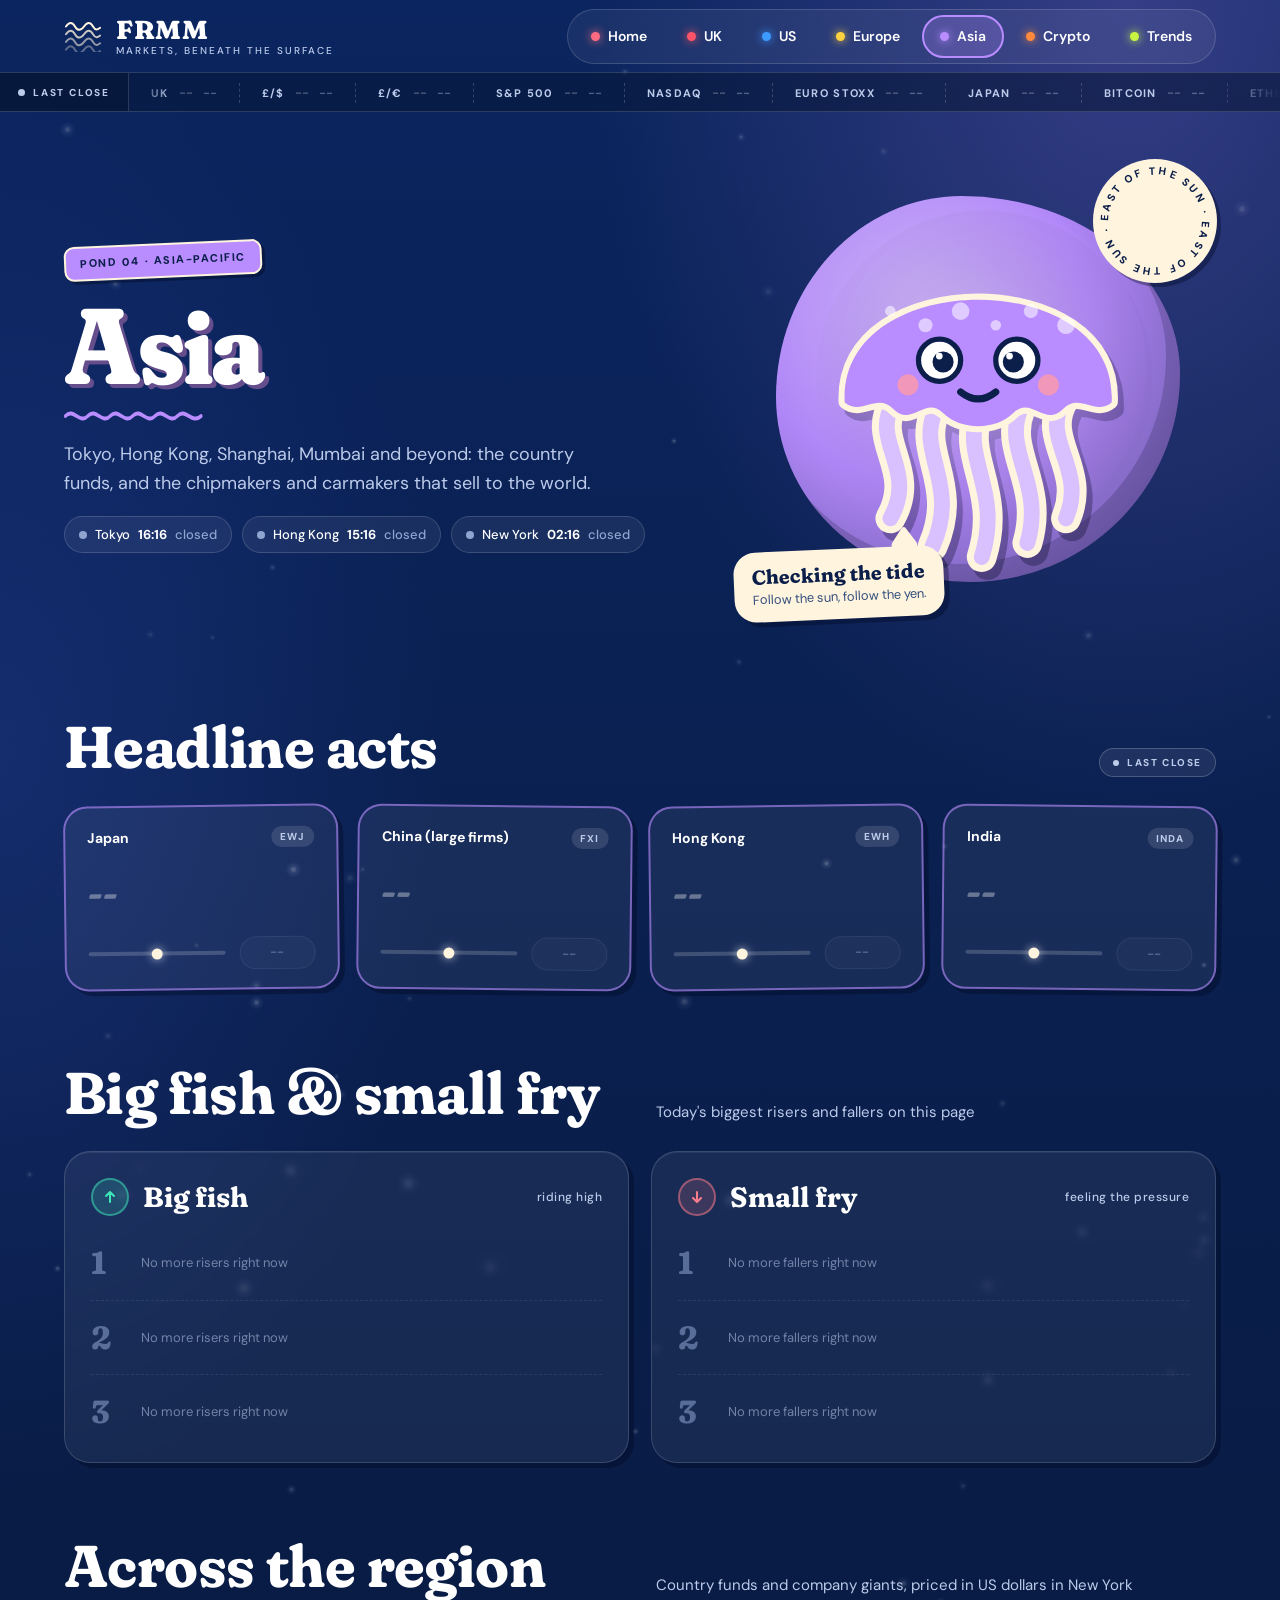
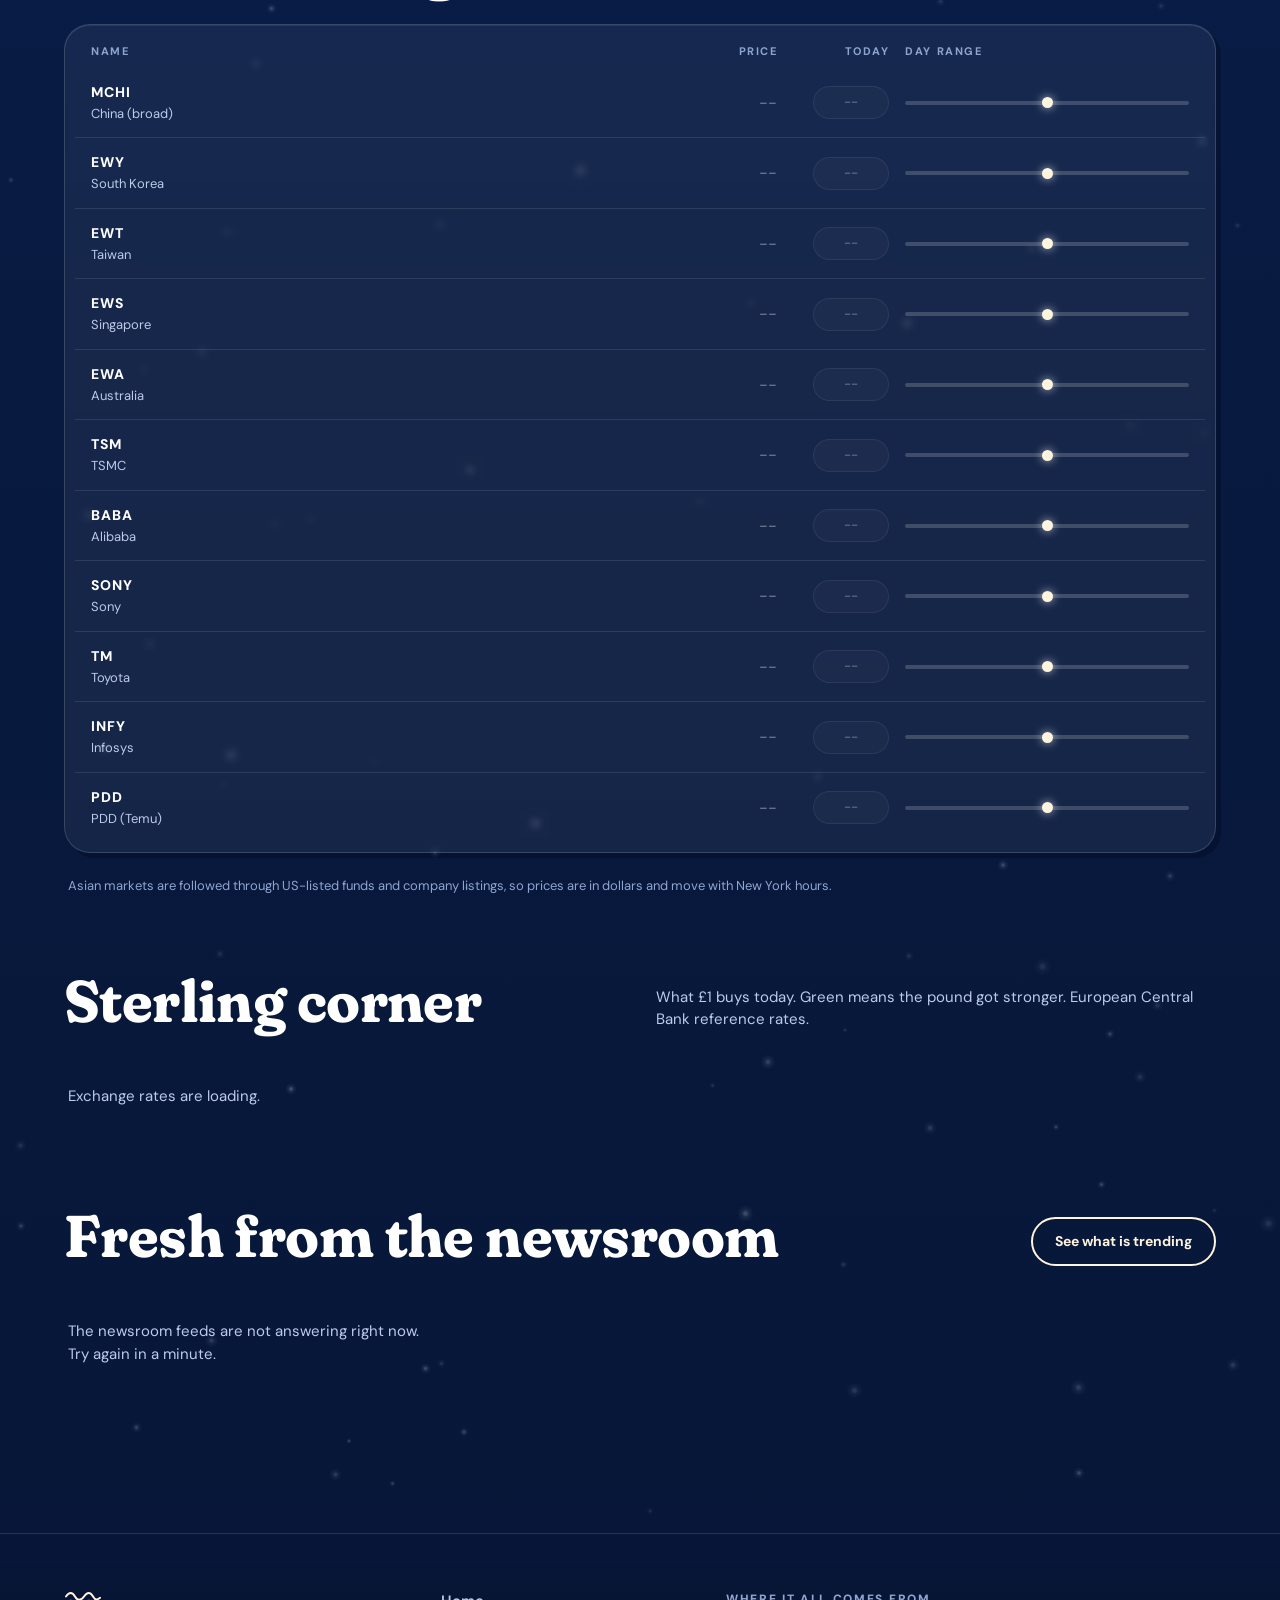
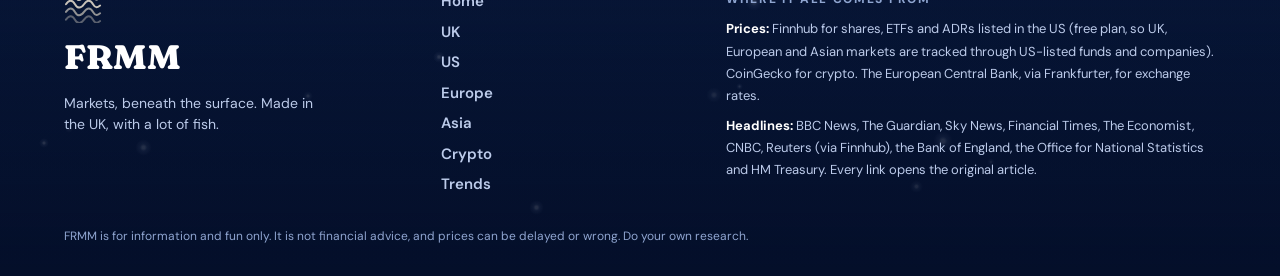
==== asia.html @ 062ae91c "Add files via upload" ====
<!doctype html>
<html lang="en-GB">
<head>
<meta charset="utf-8">
<meta name="viewport" content="width=device-width, initial-scale=1, viewport-fit=cover">
<title>FRMM | Asia-Pacific markets</title>
<meta name="description" content="Japan, China, Hong Kong, India and the region's giants, live.">
<meta name="theme-color" content="#0a1e47">
<meta property="og:title" content="FRMM | Asia-Pacific markets">
<meta property="og:description" content="Japan, China, Hong Kong, India and the region's giants, live.">
<meta property="og:type" content="website">
<link rel="icon" href="assets/favicon.svg" type="image/svg+xml">
<link rel="preconnect" href="https://fonts.googleapis.com">
<link rel="preconnect" href="https://fonts.gstatic.com" crossorigin>
<link rel="stylesheet" href="https://fonts.googleapis.com/css2?family=DM+Sans:opsz,wght@9..40,400..800&family=Fraunces:opsz,wght,SOFT,WONK@9..144,400..900,0..100,0..1&display=swap">
<link rel="stylesheet" href="css/styles.css">
</head>
<body data-page="asia">
<a class="skip" href="#main">Skip to the content</a>

<main id="main"></main>

<noscript><p style="position:relative;z-index:5;padding:120px 24px 24px;text-align:center;color:#fff">FRMM needs JavaScript to fetch live prices and headlines. Please turn it on and reload.</p></noscript>
<script src="js/config.js"></script>
<script src="js/core.js"></script>
<script src="js/markets.js"></script>
<script src="js/data.js"></script>
<script src="js/feeds.js"></script>
<script src="js/trends.js"></script>
<script src="js/ui.js"></script>
<script src="js/page.js"></script>
</body>
</html>
---- css/styles.css ----
/* ==========================================================================
   FRMM  |  Markets, beneath the surface
   Playful deep-sea. Each pond (page) has its own accent colour and creature.
   ========================================================================== */

:root {
  --accent: #ff6b81;
  --bg: #071636;
  --ink: #0b1f4a;
  --cream: #fff4de;
  --up: #3ee6b8;
  --down: #ff7d8c;
  --muted: #bccbea;
  --faint: #8fa5d0;
  --line: rgba(255, 255, 255, 0.15);
  --glass: rgba(255, 255, 255, 0.06);
  --serif: 'Fraunces', 'Iowan Old Style', Georgia, serif;
  --sans: 'DM Sans', 'Helvetica Neue', Arial, sans-serif;
  --pop: 5px 5px 0 rgba(2, 8, 30, 0.35);
  --gutter: clamp(18px, 5vw, 72px);
  --bar: 72px;
  --strip: 40px;
}

*, *::before, *::after { box-sizing: border-box; }
html { scroll-behavior: smooth; -webkit-text-size-adjust: 100%; scroll-padding-top: 130px; }
body {
  margin: 0; min-height: 100vh; font-family: var(--sans); font-size: 16px; line-height: 1.5; color: #fff; overflow-x: hidden;
  background:
    radial-gradient(60% 34% at 88% 0%, color-mix(in srgb, var(--accent) 24%, transparent), transparent 70%),
    radial-gradient(50% 30% at 0% 22%, rgba(77, 109, 255, .16), transparent 70%),
    linear-gradient(180deg, #0b2560 0%, #0a2050 24%, #081a40 55%, #071636 100%);
  background-color: var(--bg);
  -webkit-font-smoothing: antialiased; text-rendering: optimizeLegibility;
}
a { color: inherit; text-decoration: none; }
button { font: inherit; color: inherit; cursor: pointer; }
h1, h2, h3, h4, p, ul, ol, figure { margin: 0; padding: 0; }
ul, ol { list-style: none; }
img, svg { display: block; max-width: 100%; }
picture { display: contents; }
:focus-visible { outline: 3px solid var(--cream); outline-offset: 3px; border-radius: 8px; }
[hidden] { display: none !important; }
main { position: relative; z-index: 2; }

.skip { position: fixed; left: 12px; top: -70px; z-index: 200; padding: 10px 16px; border-radius: 999px; background: var(--cream); color: var(--ink); font-size: 13px; font-weight: 700; }
.skip:focus { top: 12px; }
.wrap { width: 100%; max-width: calc(1240px + var(--gutter) * 2); margin: 0 auto; padding: 0 var(--gutter); }
.serif, .h2, .h3, .phero__title, .hero__word, .tile__price, .fx__rate, .coin__price, .pond__name, .detail__title, .hot__name, .mv__rank, .card__t { font-family: var(--serif); font-variation-settings: 'SOFT' 100, 'WONK' 1; }

/* ---------- ambient ---------- */
.specks { position: absolute; left: 0; top: 0; width: 100%; height: 100%; z-index: 1; pointer-events: none; overflow: hidden; }
.speck {
  position: absolute; width: var(--r); height: var(--r); margin: calc(var(--r) / -2) 0 0 calc(var(--r) / -2); border-radius: 50%;
  background: radial-gradient(circle, rgba(255, 255, 255, .95) 0 11%, rgba(207, 224, 255, .38) 30%, rgba(157, 188, 255, 0) 70%);
  opacity: var(--lo); animation: pulse var(--d) ease-in-out var(--dl) infinite; will-change: opacity, transform;
}
@keyframes pulse { 0%, 100% { opacity: var(--lo); transform: scale(.78); } 50% { opacity: var(--hi); transform: scale(1.12); } }

/* ---------- header ---------- */
.top { position: fixed; left: 0; right: 0; top: 0; z-index: 80; transition: background .4s ease, box-shadow .4s ease, backdrop-filter .4s ease; }
.top.is-scrolled { background: rgba(7, 22, 54, .82); backdrop-filter: blur(12px); -webkit-backdrop-filter: blur(12px); box-shadow: 0 10px 30px rgba(2, 8, 30, .35); }
.top__bar { height: var(--bar); display: flex; align-items: center; justify-content: space-between; gap: 24px; padding: 0 var(--gutter); }
.brand { display: flex; align-items: center; gap: 12px; flex: none; }
.brand__mark { width: 40px; height: 32px; color: var(--cream); }
.brand__text { display: flex; flex-direction: column; line-height: 1.1; }
.brand__text b { font-family: var(--serif); font-variation-settings: 'SOFT' 100, 'WONK' 1; font-size: 26px; font-weight: 800; letter-spacing: .02em; }
.brand__text span { font-size: 10px; font-weight: 500; letter-spacing: .2em; text-transform: uppercase; color: var(--muted); }
.nav { display: flex; gap: 4px; padding: 5px; border-radius: 999px; background: rgba(255, 255, 255, .06); border: 1px solid var(--line); }
.nav__a { display: inline-flex; align-items: center; gap: 8px; padding: 9px 16px; border-radius: 999px; font-size: 14px; font-weight: 600; border: 2px solid transparent; transition: transform .25s cubic-bezier(.3, 1.6, .5, 1), background .25s; }
.nav__a i { width: 9px; height: 9px; border-radius: 50%; background: var(--c); box-shadow: 0 0 10px var(--c); }
.nav__a:hover { background: rgba(255, 255, 255, .1); transform: rotate(-2.5deg) translateY(-1px); }
.nav__a.is-active { background: color-mix(in srgb, var(--c) 24%, transparent); border-color: var(--c); }
.burger { display: none; width: 48px; height: 44px; border-radius: 14px; background: rgba(255, 255, 255, .08); border: 1px solid var(--line); flex-direction: column; align-items: center; justify-content: center; gap: 5px; padding: 0; }
.burger span { width: 22px; height: 2.5px; border-radius: 2px; background: #fff; transition: transform .3s, opacity .3s; }
.burger[aria-expanded="true"] span:nth-child(1) { transform: translateY(7.5px) rotate(45deg); }
.burger[aria-expanded="true"] span:nth-child(2) { opacity: 0; }
.burger[aria-expanded="true"] span:nth-child(3) { transform: translateY(-7.5px) rotate(-45deg); }

/* ticker strip */
.strip { height: var(--strip); display: flex; align-items: center; border-top: 1px solid var(--line); border-bottom: 1px solid var(--line); background: rgba(7, 22, 54, .55); overflow: hidden; }
.strip__badge { flex: none; display: inline-flex; align-items: center; gap: 8px; height: 100%; padding: 0 18px; border-right: 1px solid var(--line); font-size: 10px; font-weight: 800; letter-spacing: .18em; color: var(--up); background: rgba(7, 22, 54, .6); position: relative; z-index: 2; }
.strip__badge i { width: 7px; height: 7px; border-radius: 50%; background: currentColor; }
.strip__badge.is-live i { animation: blink 1.8s ease-in-out infinite; }
.strip__badge.is-demo { color: #ffd166; }
.strip__badge.is-close { color: var(--muted); }
.strip__mask { position: relative; flex: 1; min-width: 0; overflow: hidden; -webkit-mask-image: linear-gradient(90deg, transparent, #000 4%, #000 94%, transparent); mask-image: linear-gradient(90deg, transparent, #000 4%, #000 94%, transparent); }
.strip__track { display: inline-flex; white-space: nowrap; animation: marquee 70s linear infinite; will-change: transform; }
.strip:hover .strip__track { animation-play-state: paused; }
@keyframes marquee { to { transform: translateX(-50%); } }
@keyframes blink { 50% { opacity: .35; } }
.tk { display: inline-flex; align-items: baseline; gap: 10px; padding: 0 22px; border-right: 1px dashed rgba(255, 255, 255, .18); font-size: 13px; }
.tk b { font-size: 11px; font-weight: 700; letter-spacing: .12em; text-transform: uppercase; color: var(--muted); }
.tk .price { font-variant-numeric: tabular-nums; }
.tk .pct { min-width: 0; padding: 0; border: 0; background: none; font-size: 12px; font-weight: 700; }
.tk .pct::before { content: ''; display: inline-block; margin-right: 4px; vertical-align: 1px; border: 4px solid transparent; }
.tk .pct.up { color: var(--up); } .tk .pct.up::before { border-bottom: 6px solid var(--up); border-top: 0; }
.tk .pct.down { color: var(--down); } .tk .pct.down::before { border-top: 6px solid var(--down); border-bottom: 0; }
.tk .pct.flat::before { display: none; }
.tk.is-loading .price, .tk.is-loading .pct { opacity: .4; }

/* ---------- shared bits ---------- */
.sticker {
  display: inline-block; padding: 7px 14px; border-radius: 10px; background: var(--accent); color: var(--ink); border: 2px solid var(--cream);
  font-size: 11px; font-weight: 800; letter-spacing: .14em; text-transform: uppercase; transform: rotate(-2.5deg); box-shadow: 3px 3px 0 rgba(2, 8, 30, .4);
}
.btn {
  display: inline-flex; align-items: center; justify-content: center; gap: 8px; padding: 12px 22px; border-radius: 999px; border: 2px solid var(--cream);
  background: transparent; color: var(--cream); font-size: 14px; font-weight: 700; transition: transform .25s cubic-bezier(.3, 1.6, .5, 1), background .2s, color .2s; white-space: nowrap;
}
.btn:hover { transform: rotate(-2deg) translateY(-2px); background: rgba(255, 244, 222, .12); }
.btn--solid { background: var(--cream); color: var(--ink); box-shadow: var(--pop); }
.btn--solid:hover { background: #fff; }

.badge { display: inline-flex; align-items: center; gap: 8px; padding: 6px 13px; border-radius: 999px; border: 1px solid rgba(255, 255, 255, .2); background: rgba(255, 255, 255, .07); font-size: 10px; font-weight: 800; letter-spacing: .16em; color: var(--up); white-space: nowrap; }
.badge i { width: 6px; height: 6px; border-radius: 50%; background: currentColor; }
.badge.is-live i { animation: blink 1.8s ease-in-out infinite; }
.badge.is-demo { color: #ffd166; }
.badge.is-close { color: var(--muted); }

.pct { display: inline-block; min-width: 76px; padding: 6px 10px; border-radius: 999px; text-align: center; font-size: 12.5px; font-weight: 700; font-variant-numeric: tabular-nums; background: rgba(255, 255, 255, .08); border: 1px solid rgba(255, 255, 255, .2); color: var(--muted); white-space: nowrap; }
.pct.up { background: rgba(62, 230, 184, .14); border-color: rgba(62, 230, 184, .45); color: var(--up); }
.pct.down { background: rgba(255, 125, 140, .14); border-color: rgba(255, 125, 140, .45); color: var(--down); }
.price { font-variant-numeric: tabular-nums; }
.flash-up { animation: fUp .9s ease-out; }
.flash-down { animation: fDown .9s ease-out; }
@keyframes fUp { 0% { color: var(--up); text-shadow: 0 0 14px rgba(62, 230, 184, .7); } 100% { color: inherit; text-shadow: none; } }
@keyframes fDown { 0% { color: var(--down); text-shadow: 0 0 14px rgba(255, 125, 140, .7); } 100% { color: inherit; text-shadow: none; } }
.is-loading .price, .is-loading .pct { opacity: .35; }
.is-gone { display: none !important; }
.empty { padding: 26px 4px; font-size: 15px; color: var(--muted); }

.panel { border-radius: 26px; background: var(--glass); border: 1px solid var(--line); box-shadow: var(--pop), inset 0 1px 0 rgba(255, 255, 255, .08); backdrop-filter: blur(3px); -webkit-backdrop-filter: blur(3px); }

.sec { position: relative; z-index: 2; padding: 64px 0 8px; }
.sec--last { padding-bottom: 80px; }
.sec__head { display: flex; align-items: flex-end; justify-content: space-between; flex-wrap: wrap; gap: 12px 24px; margin-bottom: 28px; }
.sec__head--sub { margin-top: 44px; margin-bottom: 18px; }
.h2 { font-size: clamp(34px, 4.6vw, 62px); font-weight: 700; line-height: 1.04; letter-spacing: -.01em; }
.h3 { font-size: 26px; font-weight: 700; }
.sub { font-size: 15px; color: var(--muted); max-width: 560px; }
.sec__head .sub { flex-basis: 100%; margin-top: -4px; }
.foot-note { margin: 22px 4px 0; font-size: 13px; line-height: 1.7; color: var(--faint); max-width: 820px; }

.reveal { opacity: 0; transform: translateY(26px); transition: opacity 1.1s cubic-bezier(.22, .61, .36, 1), transform 1.1s cubic-bezier(.22, .61, .36, 1); }
.reveal.is-in { opacity: 1; transform: none; }

/* ---------- page hero ---------- */
.phero { position: relative; z-index: 2; padding: calc(var(--bar) + var(--strip) + 56px) 0 24px; }
.phero__grid { display: grid; grid-template-columns: minmax(0, 1.15fr) minmax(0, .85fr); gap: 32px; align-items: center; }
.phero__copy { display: flex; flex-direction: column; align-items: flex-start; gap: 18px; }
.phero__title { font-size: clamp(52px, 8.4vw, 124px); font-weight: 800; line-height: .94; letter-spacing: -.02em; text-shadow: 4px 4px 0 color-mix(in srgb, var(--accent) 55%, #000); }
.squig { width: min(320px, 70%); height: 14px; margin-top: 12px; color: var(--accent); overflow: visible; }
.phero__lede { max-width: 560px; font-size: 18px; line-height: 1.6; color: var(--muted); }
.hours { display: flex; flex-wrap: wrap; gap: 10px; }
.hr { display: inline-flex; align-items: center; gap: 8px; padding: 8px 14px; border-radius: 999px; border: 1px solid var(--line); background: rgba(255, 255, 255, .06); font-size: 13px; font-weight: 500; }
.hr i { width: 8px; height: 8px; border-radius: 50%; background: var(--faint); }
.hr b { font-weight: 700; font-variant-numeric: tabular-nums; }
.hr em { font-style: normal; color: var(--faint); }
.hr.is-open i { background: var(--up); box-shadow: 0 0 10px var(--up); }
.hr.is-open em { color: var(--up); }

.phero__art { position: relative; aspect-ratio: 1 / 1; width: min(100%, 460px); justify-self: center; }
.phero__blob { position: absolute; inset: 6% 6% 10%; border-radius: 46% 54% 52% 48% / 52% 46% 54% 48%; background: radial-gradient(circle at 35% 30%, color-mix(in srgb, var(--accent) 60%, #fff) 0%, var(--accent) 45%, color-mix(in srgb, var(--accent) 50%, #071636) 100%); opacity: .95; animation: morph 12s ease-in-out infinite; box-shadow: inset -14px -18px 0 rgba(2, 8, 30, .18); }
@keyframes morph { 0%, 100% { border-radius: 46% 54% 52% 48% / 52% 46% 54% 48%; } 50% { border-radius: 54% 46% 44% 56% / 46% 56% 44% 54%; } }
.mascot { position: absolute; inset: 4% 8% 8%; animation: bob 5s ease-in-out infinite; filter: drop-shadow(6px 8px 0 rgba(2, 8, 30, .3)); }
.mascot svg { width: 100%; height: 100%; }
@keyframes bob { 0%, 100% { transform: translateY(0) rotate(-2deg); } 50% { transform: translateY(-12px) rotate(2deg); } }
.seal { position: absolute; right: -2%; top: -2%; width: 27%; aspect-ratio: 1; border-radius: 50%; background: var(--cream); animation: spin 22s linear infinite; box-shadow: 4px 4px 0 rgba(2, 8, 30, .35); z-index: 3; }
.seal text { font-family: var(--sans); font-weight: 800; fill: var(--ink); letter-spacing: .5px; }
@keyframes spin { to { transform: rotate(360deg); } }
.bubble { position: absolute; left: -3%; bottom: 2%; max-width: 76%; padding: 13px 18px; border-radius: 22px; background: var(--cream); color: var(--ink); transform: rotate(-2.5deg); box-shadow: var(--pop); z-index: 3; display: flex; flex-direction: column; gap: 3px; }
.bubble::after { content: ''; position: absolute; right: 26px; top: -13px; width: 24px; height: 24px; background: var(--cream); transform: rotate(45deg) skew(10deg, 10deg); border-radius: 4px; }
.bubble b { font-family: var(--serif); font-variation-settings: 'SOFT' 100, 'WONK' 1; font-size: 20px; line-height: 1.15; }
.bubble span { font-size: 13px; line-height: 1.4; color: #35507f; }
.trendstat { font-size: 14px; font-weight: 600; color: var(--accent); }

/* ---------- tiles ---------- */
.tiles { display: grid; grid-template-columns: repeat(4, minmax(0, 1fr)); gap: 18px; }
.tile { padding: 20px 22px 18px; border-radius: 24px; background: var(--glass); border: 2px solid color-mix(in srgb, var(--accent) 60%, transparent); box-shadow: var(--pop); min-width: 0; transition: transform .3s cubic-bezier(.3, 1.6, .5, 1); }
.tile:nth-child(odd) { transform: rotate(-.7deg); } .tile:nth-child(even) { transform: rotate(.6deg); }
.tile:hover { transform: rotate(0) translateY(-4px); }
.tile__top { display: flex; justify-content: space-between; align-items: center; gap: 8px; }
.tile__top b { font-size: 14px; font-weight: 700; overflow: hidden; text-overflow: ellipsis; white-space: nowrap; }
.chip { flex: none; font-size: 10px; font-weight: 800; letter-spacing: .1em; padding: 3px 9px; border-radius: 999px; background: rgba(255, 255, 255, .12); color: var(--muted); }
.tile__price { font-size: clamp(28px, 3vw, 38px); font-weight: 700; margin: 16px 0; letter-spacing: -.01em; }
.tile__bottom { display: flex; align-items: center; gap: 14px; }
.range { position: relative; flex: 1; height: 4px; border-radius: 3px; background: rgba(255, 255, 255, .18); }
.range i { position: absolute; left: 50%; top: 50%; width: 11px; height: 11px; margin: -5.5px 0 0 -5.5px; border-radius: 50%; background: var(--cream); box-shadow: 0 0 10px rgba(255, 255, 255, .7); transition: left .8s ease; }

/* ---------- tables (every row uses the same grid so columns line up) ---------- */
.tbl { padding: 6px 10px 10px; }
.row { display: grid; grid-template-columns: minmax(0, 1.6fr) minmax(90px, 1fr) 96px minmax(110px, 1.1fr); align-items: center; gap: 16px; padding: 14px 16px; border-top: 1px solid rgba(255, 255, 255, .1); }
.row:first-child, .row--head + div .row:first-child { border-top: 0; }
.row--head { border-top: 0; padding-top: 12px; padding-bottom: 8px; font-size: 11px; font-weight: 700; letter-spacing: .14em; text-transform: uppercase; color: var(--faint); }
.row--head span:nth-child(2), .row--head span:nth-child(3) { text-align: right; }
.row__id { display: flex; flex-direction: column; gap: 1px; min-width: 0; }
.row__id b { font-size: 14px; font-weight: 800; letter-spacing: .08em; }
.row__id span { font-size: 13px; color: var(--muted); overflow: hidden; text-overflow: ellipsis; white-space: nowrap; }
.row .price { justify-self: end; text-align: right; font-size: 16px; font-weight: 500; }
.row .pct { justify-self: end; }
.row .range { justify-self: stretch; width: 100%; flex: none; }
.cap { justify-self: end; text-align: right; font-size: 14px; color: var(--muted); font-variant-numeric: tabular-nums; }
.row:hover { background: rgba(255, 255, 255, .04); border-radius: 14px; }

/* ---------- big fish / small fry ---------- */
.mvgrid { display: grid; grid-template-columns: repeat(2, minmax(0, 1fr)); gap: 22px; }
.mvcol { padding: 24px 26px 14px; }
.mvcol h3 { display: flex; align-items: center; gap: 14px; margin-bottom: 8px; font-family: var(--serif); font-variation-settings: 'SOFT' 100, 'WONK' 1; font-size: 28px; font-weight: 700; }
.mvcol h3 small { font-family: var(--sans); font-size: 12px; font-weight: 500; color: var(--muted); letter-spacing: .04em; margin-left: auto; }
.arrow { display: inline-flex; width: 38px; height: 38px; border-radius: 50%; align-items: center; justify-content: center; flex: none; }
.arrow--up { background: rgba(62, 230, 184, .16); border: 2px solid rgba(62, 230, 184, .5); color: var(--up); }
.arrow--down { background: rgba(255, 125, 140, .16); border: 2px solid rgba(255, 125, 140, .5); color: var(--down); }
.mv { display: grid; grid-template-columns: 34px minmax(0, 1fr) auto 88px; align-items: center; column-gap: 16px; min-height: 74px; padding: 12px 0; border-top: 1px dashed rgba(255, 255, 255, .16); }
.mv:first-child { border-top: 0; }
.mv__rank { font-size: 32px; font-weight: 700; color: var(--faint); line-height: 1; }
.mv__id { display: flex; flex-direction: column; min-width: 0; }
.mv__id b { font-size: 14px; font-weight: 800; letter-spacing: .08em; }
.mv__id span { font-size: 13px; color: var(--muted); overflow: hidden; text-overflow: ellipsis; white-space: nowrap; }
.mv .price { font-size: 16px; }
.mv .pct { min-width: 82px; justify-self: end; }
.mv--empty { opacity: .55; }

/* ---------- sterling corner ---------- */
.fxgrid { display: grid; grid-template-columns: repeat(auto-fit, minmax(210px, 1fr)); gap: 18px; }
.fx { display: flex; flex-direction: column; align-items: flex-start; gap: 6px; padding: 20px 22px; border-radius: 24px; background: var(--glass); border: 1px dashed rgba(255, 255, 255, .3); }
.fx__code { font-size: 12px; font-weight: 800; letter-spacing: .14em; color: var(--muted); }
.fx__rate { font-size: 38px; font-weight: 700; font-variant-numeric: tabular-nums; }
.fx__name { font-size: 13px; color: var(--muted); margin-bottom: 6px; }

/* ---------- official desk ---------- */
.offgrid { display: grid; grid-template-columns: repeat(auto-fit, minmax(290px, 1fr)); gap: 20px; align-items: stretch; }
.off { padding: 22px 24px 12px; }
.off h3 { font-family: var(--serif); font-variation-settings: 'SOFT' 100, 'WONK' 1; font-size: 21px; font-weight: 700; margin-bottom: 8px; color: var(--accent); }
.off li a { display: flex; flex-direction: column; gap: 3px; padding: 12px 0; border-top: 1px dashed rgba(255, 255, 255, .16); transition: color .2s; }
.off li:first-child a { border-top: 0; }
.off li a:hover span { text-decoration: underline; text-underline-offset: 3px; }
.off li span { font-size: 14px; line-height: 1.4; }
.off li em { font-style: normal; font-size: 12px; color: var(--faint); }

/* ---------- news cards ---------- */
.cards { display: grid; grid-template-columns: repeat(auto-fill, minmax(min(100%, 320px), 1fr)); gap: 20px; }
.card { display: flex; flex-direction: column; gap: 14px; min-height: 200px; padding: 22px 24px 20px; border-radius: 24px; background: var(--glass); border: 1px solid var(--line); border-top: 5px solid var(--accent); box-shadow: var(--pop); transition: transform .3s cubic-bezier(.3, 1.6, .5, 1); }
.card:hover { transform: rotate(var(--tilt, 0deg)) translateY(-5px); background: rgba(255, 255, 255, .09); }
.tag { display: flex; align-items: center; flex-wrap: wrap; gap: 8px; font-size: 12px; color: var(--faint); }
.tag b { padding: 3px 10px; border-radius: 999px; background: var(--cream); color: var(--ink); font-size: 11px; font-weight: 800; letter-spacing: .04em; }
.tag em { font-style: normal; font-size: 11px; font-weight: 800; letter-spacing: .08em; text-transform: uppercase; color: var(--accent); }
.card__t { font-size: 21px; font-weight: 600; line-height: 1.22; }
.go { display: inline-flex; align-items: center; gap: 8px; margin-top: auto; font-size: 12px; font-weight: 800; letter-spacing: .12em; text-transform: uppercase; color: var(--accent); }

/* ---------- crypto ---------- */
.coins { display: grid; grid-template-columns: repeat(4, minmax(0, 1fr)); gap: 18px; }
.coin { position: relative; min-height: 262px; padding: 22px 20px 16px; border-radius: 24px; background: var(--glass); border: 2px solid rgba(255, 255, 255, .16); box-shadow: var(--pop); overflow: hidden; transition: transform .3s cubic-bezier(.3, 1.6, .5, 1); }
.coin:nth-child(odd) { transform: rotate(-.5deg); } .coin:nth-child(even) { transform: rotate(.5deg); }
.coin:hover { transform: rotate(0) translateY(-4px); }
.coin.is-up { border-color: rgba(62, 230, 184, .5); } .coin.is-down { border-color: rgba(255, 125, 140, .5); }
.coin__top { display: flex; align-items: center; gap: 12px; }
.coin__img { width: 38px; height: 38px; border-radius: 50%; background: rgba(255, 255, 255, .12); border: 1px solid var(--line); display: flex; align-items: center; justify-content: center; font-size: 10px; font-weight: 800; object-fit: cover; }
.coin__id { display: flex; flex-direction: column; min-width: 0; }
.coin__id b { font-size: 14px; font-weight: 800; letter-spacing: .1em; }
.coin__id span { font-size: 12px; color: var(--muted); overflow: hidden; text-overflow: ellipsis; white-space: nowrap; }
.coin__price { font-size: 27px; font-weight: 700; margin: 18px 0 10px; }
.coin__mid { display: flex; align-items: center; justify-content: space-between; }
.coin__24 { font-size: 11px; color: var(--faint); letter-spacing: .1em; }
.coin__spark { width: 100%; height: 52px; margin-top: 14px; }
.coin__foot { display: flex; justify-content: space-between; margin-top: 8px; font-size: 11px; color: var(--faint); letter-spacing: .04em; }
.seg { display: inline-flex; flex-wrap: wrap; gap: 4px; padding: 5px; border-radius: 999px; background: rgba(255, 255, 255, .07); border: 1px solid var(--line); }
.seg button { padding: 10px 20px; border: 0; border-radius: 999px; background: transparent; color: var(--muted); font-size: 13px; font-weight: 700; transition: background .25s, color .25s, transform .25s cubic-bezier(.3, 1.6, .5, 1); }
.seg button:hover { color: #fff; transform: translateY(-1px); }
.seg button[aria-selected="true"] { background: var(--cream); color: var(--ink); box-shadow: 2px 2px 0 rgba(2, 8, 30, .35); }
.tbl--coins .row--head span:nth-child(4) { text-align: right; }
.tbl--coins .row { grid-template-columns: minmax(0, 1.6fr) minmax(90px, 1fr) 96px minmax(90px, 1fr); }

/* ---------- trends ---------- */
.tools { display: flex; flex-wrap: wrap; align-items: center; justify-content: space-between; gap: 16px 24px; margin-bottom: 22px; }
.legend { display: flex; flex-wrap: wrap; gap: 8px; }
.lg { display: inline-flex; align-items: center; gap: 8px; padding: 8px 14px; border-radius: 999px; border: 2px solid color-mix(in srgb, var(--c) 40%, transparent); background: transparent; font-size: 12.5px; font-weight: 700; color: var(--muted); transition: background .2s, color .2s, transform .25s cubic-bezier(.3, 1.6, .5, 1); }
.lg i { width: 10px; height: 10px; border-radius: 50%; background: var(--c); }
.lg.is-on { background: color-mix(in srgb, var(--c) 22%, transparent); border-color: var(--c); color: #fff; }
.lg:hover { transform: rotate(-2deg) translateY(-1px); }
.webwrap { display: grid; grid-template-columns: minmax(0, 1fr) 350px; gap: 22px; align-items: start; }
.webbox { padding: 6px; min-width: 0; overflow: hidden; background: radial-gradient(ellipse 70% 70% at 50% 40%, rgba(90, 130, 255, .14), rgba(255, 255, 255, .03)); }
.web { width: 100%; height: auto; }
.te { fill: none; stroke: #cfe0ff; stroke-linecap: round; transition: opacity .25s, stroke .25s; }
.te.is-on { stroke: #fff; opacity: .95 !important; }
.tn { cursor: pointer; outline: none; transition: opacity .3s; }
.tn__in { animation: float 7s ease-in-out infinite; }
@keyframes float { 0%, 100% { transform: translate(0, 0); } 33% { transform: translate(2.5px, -4px); } 66% { transform: translate(-2.5px, 3px); } }
.tn__blob { transition: stroke-width .2s; }
.tn:hover .tn__blob, .tn:focus-visible .tn__blob, .tn.is-sel .tn__blob { stroke: #fff; stroke-width: 6; }
.tn__ring { animation: spin 40s linear infinite; transform-box: fill-box; transform-origin: center; }
.tn__t { font-family: var(--serif); font-weight: 700; pointer-events: none; font-variation-settings: 'SOFT' 100, 'WONK' 1; }
.tn__t--in { fill: var(--ink); }
.tn__t--out { fill: #fff; stroke: #071636; stroke-width: 4px; paint-order: stroke; stroke-linejoin: round; }
.tn__c { fill: var(--ink); opacity: .7; font-weight: 700; pointer-events: none; }
.tn__c--dark { opacity: .85; }
.web.has-focus .tn:not(.is-on) { opacity: .22; }
.web.has-focus .te:not(.is-on) { opacity: .06 !important; }
.detail { padding: 24px 24px 18px; position: sticky; top: calc(var(--bar) + var(--strip) + 16px); max-height: calc(100vh - var(--bar) - var(--strip) - 40px); overflow: auto; }
.detail__hint { font-size: 15px; line-height: 1.6; color: var(--muted); }
.detail__top { display: flex; align-items: center; gap: 10px; }
.detail__top .dot { width: 12px; height: 12px; border-radius: 50%; }
.detail__cat { font-size: 11px; font-weight: 800; letter-spacing: .14em; text-transform: uppercase; color: var(--muted); }
.detail__title { margin: 8px 0 4px; font-size: 32px; font-weight: 700; line-height: 1.05; }
.detail__meta { font-size: 13px; color: var(--muted); }
.detail__k { margin: 20px 0 8px; font-size: 11px; font-weight: 800; letter-spacing: .14em; text-transform: uppercase; color: var(--faint); }
.chips { display: flex; flex-wrap: wrap; gap: 8px; }
.chips .chip { padding: 6px 12px; font-size: 12px; font-weight: 700; letter-spacing: 0; background: color-mix(in srgb, var(--c) 22%, transparent); border: 1px solid var(--c); color: #fff; transition: transform .25s cubic-bezier(.3, 1.6, .5, 1); }
.chips .chip:hover { transform: rotate(-2deg) translateY(-1px); }
.detail__list li a { display: flex; flex-direction: column; gap: 3px; padding: 11px 0; border-top: 1px dashed rgba(255, 255, 255, .16); }
.detail__list li:first-child a { border-top: 0; }
.detail__hl { font-size: 14px; line-height: 1.4; }
.detail__list li a:hover .detail__hl { text-decoration: underline; text-underline-offset: 3px; }
.detail__src { font-size: 12px; color: var(--faint); }
.gridbox { display: grid; grid-template-columns: repeat(auto-fill, minmax(min(100%, 260px), 1fr)); gap: 18px; }
.hot { height: 100%; position: relative; display: flex; flex-direction: column; align-items: flex-start; gap: 8px; padding: 20px 20px 18px; border-radius: 24px; text-align: left; background: color-mix(in srgb, var(--c) 10%, rgba(255, 255, 255, .04)); border: 2px solid color-mix(in srgb, var(--c) 70%, transparent); box-shadow: var(--pop); transform: rotate(var(--tilt, 0deg)); transition: transform .3s cubic-bezier(.3, 1.6, .5, 1); }
.hot:hover { transform: rotate(0) translateY(-4px); }
.hot__rank { position: absolute; right: 14px; top: 12px; width: 32px; height: 32px; border-radius: 50%; background: var(--c); color: var(--ink); display: flex; align-items: center; justify-content: center; font-size: 14px; font-weight: 800; }
.hot__cat { font-size: 11px; font-weight: 800; letter-spacing: .12em; text-transform: uppercase; color: var(--c); padding-right: 40px; }
.hot__name { font-size: 26px; font-weight: 700; line-height: 1.1; padding-right: 30px; }
.hot__bar { width: 100%; height: 6px; border-radius: 3px; background: rgba(255, 255, 255, .12); overflow: hidden; }
.hot__bar i { display: block; height: 100%; border-radius: 3px; background: var(--c); }
.hot__meta { font-size: 12.5px; color: var(--muted); font-weight: 600; }
.hot__src { display: flex; flex-wrap: wrap; gap: 6px; }
.pill { padding: 3px 9px; border-radius: 999px; background: rgba(255, 255, 255, .1); font-size: 11px; font-weight: 700; color: var(--cream); }
.hot__hl { margin-top: 4px; display: flex; flex-direction: column; gap: 6px; font-size: 12.5px; line-height: 1.4; color: var(--muted); }
.hot__hl li { display: -webkit-box; -webkit-line-clamp: 2; -webkit-box-orient: vertical; overflow: hidden; }
.srcs { display: flex; flex-wrap: wrap; gap: 12px; }
.src { display: inline-flex; flex-direction: column; padding: 10px 16px; border-radius: 16px; background: var(--glass); border: 1px solid var(--line); }
.src b { font-size: 14px; font-weight: 700; }
.src em { font-style: normal; font-size: 12px; color: var(--faint); }
.src--off { border-color: var(--accent); border-style: dashed; }

/* ---------- home ---------- */
.hero { position: relative; z-index: 2; padding: calc(var(--bar) + var(--strip) + 40px) 0 40px; min-height: min(860px, 100svh); display: flex; align-items: center; }
.hero__glow { position: absolute; z-index: -1; right: 0; top: 4%; width: 56%; aspect-ratio: 1; border-radius: 50%; background: radial-gradient(circle, rgba(255, 96, 140, .38), rgba(120, 80, 255, .2) 45%, transparent 70%); filter: blur(10px); }
.hero__grid { display: grid; grid-template-columns: minmax(0, 1fr) minmax(0, 1fr); gap: 20px; align-items: center; }
.hero__copy { display: flex; flex-direction: column; align-items: flex-start; gap: 18px; }
.hero__word { font-size: clamp(96px, 17vw, 250px); font-weight: 800; line-height: .82; letter-spacing: -.03em; margin-top: 4px; text-shadow: 6px 6px 0 color-mix(in srgb, var(--accent) 60%, #000); }
.hero__tag { font-family: var(--serif); font-variation-settings: 'SOFT' 100, 'WONK' 1; font-size: clamp(20px, 2.4vw, 32px); font-style: italic; color: var(--cream); }
.hero__lede { max-width: 520px; font-size: 18px; line-height: 1.6; color: var(--muted); }
.hero__cta { display: flex; flex-wrap: wrap; gap: 12px; margin: 4px 0 6px; }
.hero__art { position: relative; aspect-ratio: 1 / 1.02; width: min(100%, 640px); justify-self: center; }
.hero__fish { position: absolute; inset: 0; width: 100%; height: 100%; object-fit: contain; filter: drop-shadow(0 30px 40px rgba(3, 10, 44, .55)) drop-shadow(0 0 40px rgba(255, 90, 130, .25)); animation: drift 9s ease-in-out infinite; }
@keyframes drift { 0%, 100% { transform: translateY(0) rotate(0); } 50% { transform: translateY(-12px) rotate(.6deg); } }
.stk { position: absolute; z-index: 3; display: inline-flex; align-items: baseline; gap: 8px; padding: 9px 16px; border-radius: 14px; background: var(--cream); color: var(--ink); box-shadow: var(--pop); font-size: 13px; font-weight: 700; white-space: nowrap; }
.stk b { font-size: 10px; font-weight: 800; letter-spacing: .12em; text-transform: uppercase; color: #35507f; }
.stk .price { font-size: 15px; font-weight: 800; }
.stk .pct { min-width: 0; padding: 3px 8px; font-size: 11.5px; background: none; border-color: currentColor; }
.stk .pct.up { color: #0b8a68; background: rgba(11, 138, 104, .1); border-color: #0b8a68; }
.stk .pct.down { color: #c2273f; background: rgba(194, 39, 63, .1); border-color: #c2273f; }
.stk .pct.flat { color: #4a5f8a; }
.stk--a { left: -2%; top: 18%; transform: rotate(-4deg); }
.stk--b { right: -3%; top: 40%; transform: rotate(3deg); }
.stk--c { left: 2%; bottom: 14%; transform: rotate(2.5deg); }
.stk--d { right: 4%; bottom: 4%; transform: rotate(-3deg); }
.pondgrid { display: grid; grid-template-columns: repeat(3, minmax(0, 1fr)); gap: 24px; }
.pond { position: relative; display: flex; flex-direction: column; gap: 8px; padding: 26px 26px 22px; border-radius: 30px; background: linear-gradient(160deg, color-mix(in srgb, var(--c) 18%, rgba(255, 255, 255, .05)), rgba(255, 255, 255, .04) 60%); border: 2px solid color-mix(in srgb, var(--c) 65%, transparent); box-shadow: var(--pop); overflow: hidden; min-height: 320px; transition: transform .35s cubic-bezier(.3, 1.6, .5, 1), box-shadow .35s; }
.pond:nth-child(3n + 1) { transform: rotate(-.8deg); } .pond:nth-child(3n + 2) { transform: rotate(.5deg); } .pond:nth-child(3n) { transform: rotate(-.4deg); }
.pond.is-in:hover, .pond:hover { transform: rotate(0) translateY(-6px); box-shadow: 8px 10px 0 rgba(2, 8, 30, .38); }
.pond__art { position: absolute; right: -6px; top: -4px; width: 46%; max-width: 190px; transform: rotate(7deg); filter: drop-shadow(4px 5px 0 rgba(2, 8, 30, .3)); transition: transform .5s cubic-bezier(.3, 1.6, .5, 1); }
.pond:hover .pond__art { transform: rotate(-3deg) scale(1.06); }
.pond__num { align-self: flex-start; padding: 4px 10px; border-radius: 8px; background: var(--c); color: var(--ink); font-size: 12px; font-weight: 800; letter-spacing: .1em; }
.pond__name { margin-top: 62px; font-size: 40px; font-weight: 800; line-height: 1; }
.pond__blurb { max-width: 300px; font-size: 15px; line-height: 1.5; color: var(--muted); }
.pond__stat { display: flex; align-items: center; flex-wrap: wrap; gap: 10px; margin-top: auto; padding-top: 14px; }
.pond__label { font-size: 11px; font-weight: 800; letter-spacing: .12em; text-transform: uppercase; color: var(--faint); flex-basis: 100%; }
.pond__stat .price { font-size: 20px; font-weight: 700; }
.pond__top { font-family: var(--serif); font-variation-settings: 'SOFT' 100, 'WONK' 1; font-size: 20px; font-weight: 700; color: var(--c); }
.pond__go { display: inline-flex; align-items: center; gap: 8px; margin-top: 8px; font-size: 12px; font-weight: 800; letter-spacing: .12em; text-transform: uppercase; color: var(--c); }
.wavesgrid { display: grid; grid-template-columns: minmax(0, 1.7fr) minmax(0, 1fr); gap: 22px; align-items: stretch; }
.webbox--mini { padding: 4px; min-height: 340px; display: flex; align-items: center; justify-content: center; }
.webbox--mini .web { width: 100%; }
.toplist { padding: 24px 26px 18px; }
.toplist h3 { font-family: var(--serif); font-variation-settings: 'SOFT' 100, 'WONK' 1; font-size: 26px; font-weight: 700; margin-bottom: 8px; }
.toplist li { display: flex; align-items: baseline; gap: 12px; padding: 12px 0; border-top: 1px dashed rgba(255, 255, 255, .16); }
.toplist li:first-child { border-top: 0; }
.toplist .rk { font-family: var(--serif); font-size: 26px; font-weight: 700; color: var(--accent); width: 26px; }
.toplist b { flex: 1; font-size: 16px; font-weight: 700; }
.toplist em { font-style: normal; font-size: 12px; color: var(--faint); }

/* ---------- drawer ---------- */
.drawer { position: fixed; inset: 0; z-index: 70; padding-top: calc(var(--bar) + var(--strip) + 8px); background: rgba(7, 22, 54, .97); backdrop-filter: blur(14px); -webkit-backdrop-filter: blur(14px); overflow-y: auto; animation: fadein .3s ease; }
@keyframes fadein { from { opacity: 0; } }
.drawer__in { max-width: 720px; margin: 0 auto; padding: 16px var(--gutter) 60px; display: flex; flex-direction: column; gap: 28px; }
.drawer__nav { display: grid; grid-template-columns: repeat(2, minmax(0, 1fr)); gap: 14px; }
.drawer__nav a { display: flex; align-items: center; gap: 12px; padding: 12px 16px; border-radius: 22px; border: 2px solid color-mix(in srgb, var(--c) 60%, transparent); background: color-mix(in srgb, var(--c) 12%, transparent); }
.drawer__nav a[aria-current] { background: color-mix(in srgb, var(--c) 30%, transparent); }
.drawer__nav b { font-family: var(--serif); font-variation-settings: 'SOFT' 100, 'WONK' 1; font-size: 24px; font-weight: 700; }
.drawer__m { width: 54px; height: 54px; flex: none; }
.drawer__w { display: flex; align-items: center; justify-content: center; width: 100%; height: 100%; color: var(--cream); padding: 8px; }
.drawer__key { display: flex; flex-direction: column; gap: 10px; padding: 20px 22px; border-radius: 22px; border: 1px dashed rgba(255, 255, 255, .3); }
.drawer__key h2 { font-family: var(--serif); font-variation-settings: 'SOFT' 100, 'WONK' 1; font-size: 22px; }
.drawer__note { min-height: 1.4em; }
.drawer__key p { font-size: 14px; color: var(--muted); line-height: 1.6; }
.drawer__row { display: flex; gap: 10px; }
.drawer__row input { flex: 1; min-width: 0; padding: 12px 16px; border-radius: 999px; border: 2px solid var(--line); background: rgba(255, 255, 255, .06); color: #fff; font: inherit; font-size: 14px; }
.drawer__row input:focus { outline: none; border-color: var(--cream); }
.drawer__remove { align-self: flex-start; border: 0; background: none; color: var(--accent); font-size: 13px; font-weight: 700; text-decoration: underline; padding: 0; }
body.drawer-open { overflow: hidden; }

/* ---------- footer ---------- */
.foot { position: relative; z-index: 2; margin-top: 40px; padding: 56px 0 30px; border-top: 1px solid var(--line); background: linear-gradient(180deg, transparent, rgba(2, 8, 30, .5)); }
.foot__grid { display: grid; grid-template-columns: 1.1fr .8fr 1.6fr; gap: 40px; }
.foot__brand { display: flex; flex-direction: column; gap: 10px; align-items: flex-start; }
.foot__brand b { font-family: var(--serif); font-variation-settings: 'SOFT' 100, 'WONK' 1; font-size: 34px; font-weight: 800; }
.foot__brand .brand__mark { color: var(--cream); }
.foot__brand p { font-size: 14px; color: var(--muted); max-width: 260px; }
.foot__nav { display: flex; flex-direction: column; gap: 8px; }
.foot__nav a { font-size: 15px; font-weight: 600; color: var(--muted); }
.foot__nav a:hover { color: #fff; text-decoration: underline; text-underline-offset: 4px; }
.foot__src h2 { font-size: 12px; font-weight: 800; letter-spacing: .14em; text-transform: uppercase; color: var(--faint); margin-bottom: 10px; }
.foot__src p { font-size: 13px; line-height: 1.7; color: var(--muted); margin-bottom: 8px; }
.foot__src b { color: #fff; }
.foot__legal { margin-top: 30px; font-size: 12px; line-height: 1.7; color: var(--faint); }

/* ---------- responsive ---------- */
@media (max-width: 1080px) {
  .nav { display: none; }
  .burger { display: flex; }
  .tiles, .coins { grid-template-columns: repeat(2, minmax(0, 1fr)); }
  .pondgrid { grid-template-columns: repeat(2, minmax(0, 1fr)); }
  .foot__grid { grid-template-columns: 1fr 1fr; }
  .foot__src { grid-column: 1 / -1; }
}
@media (max-width: 900px) {
  .phero__grid, .hero__grid { grid-template-columns: 1fr; }
  .phero__art { width: min(78%, 400px); margin-top: 12px; }
  .hero__art { width: min(92%, 520px); }
  .webwrap, .wavesgrid, .mvgrid { grid-template-columns: 1fr; }
  .detail { position: static; max-height: none; }
  .hero { min-height: 0; }
}
@media (max-width: 640px) {
  :root { --bar: 64px; --strip: 38px; }
  .brand__text span { display: none; }
  .brand__text b { font-size: 24px; }
  .tiles { gap: 12px; }
  .tile { padding: 16px 16px 14px; }
  .tile:nth-child(odd), .tile:nth-child(even), .coin:nth-child(odd), .coin:nth-child(even) { transform: none; }
  .coins { gap: 12px; }
  .coin { padding: 18px 16px 14px; }
  .pondgrid { grid-template-columns: 1fr; }
  .pond, .pond:nth-child(n) { transform: none; min-height: 290px; }
  .row { grid-template-columns: minmax(0, 1.4fr) minmax(70px, 1fr) 84px; gap: 10px; padding: 12px 8px; }
  .row .range, .row--head span:nth-child(4), .row .cap, .tbl--coins .row--head span:nth-child(4) { display: none; }
  .tbl--coins .row { grid-template-columns: minmax(0, 1.4fr) minmax(70px, 1fr) 84px; }
  .mv { grid-template-columns: 26px minmax(0, 1fr) auto 76px; column-gap: 10px; }
  .mvcol { padding: 20px 18px 10px; }
  .mvcol h3 small { display: none; }
  .stk { font-size: 11px; padding: 6px 11px; }
  .stk .price { font-size: 13px; }
  .stk--b { top: 46%; }
  .drawer__nav { grid-template-columns: 1fr; }
  .foot__grid { grid-template-columns: 1fr; gap: 28px; }
  .h2 { font-size: 34px; }
  .bubble b { font-size: 17px; }
  .bubble { padding: 10px 14px; }
}
@media (prefers-reduced-motion: reduce) {
  html { scroll-behavior: auto; }
  *, *::before, *::after { animation-duration: .001ms !important; animation-iteration-count: 1 !important; transition-duration: .001ms !important; }
  .reveal { opacity: 1; transform: none; }
  .strip__track { animation: none !important; }
}
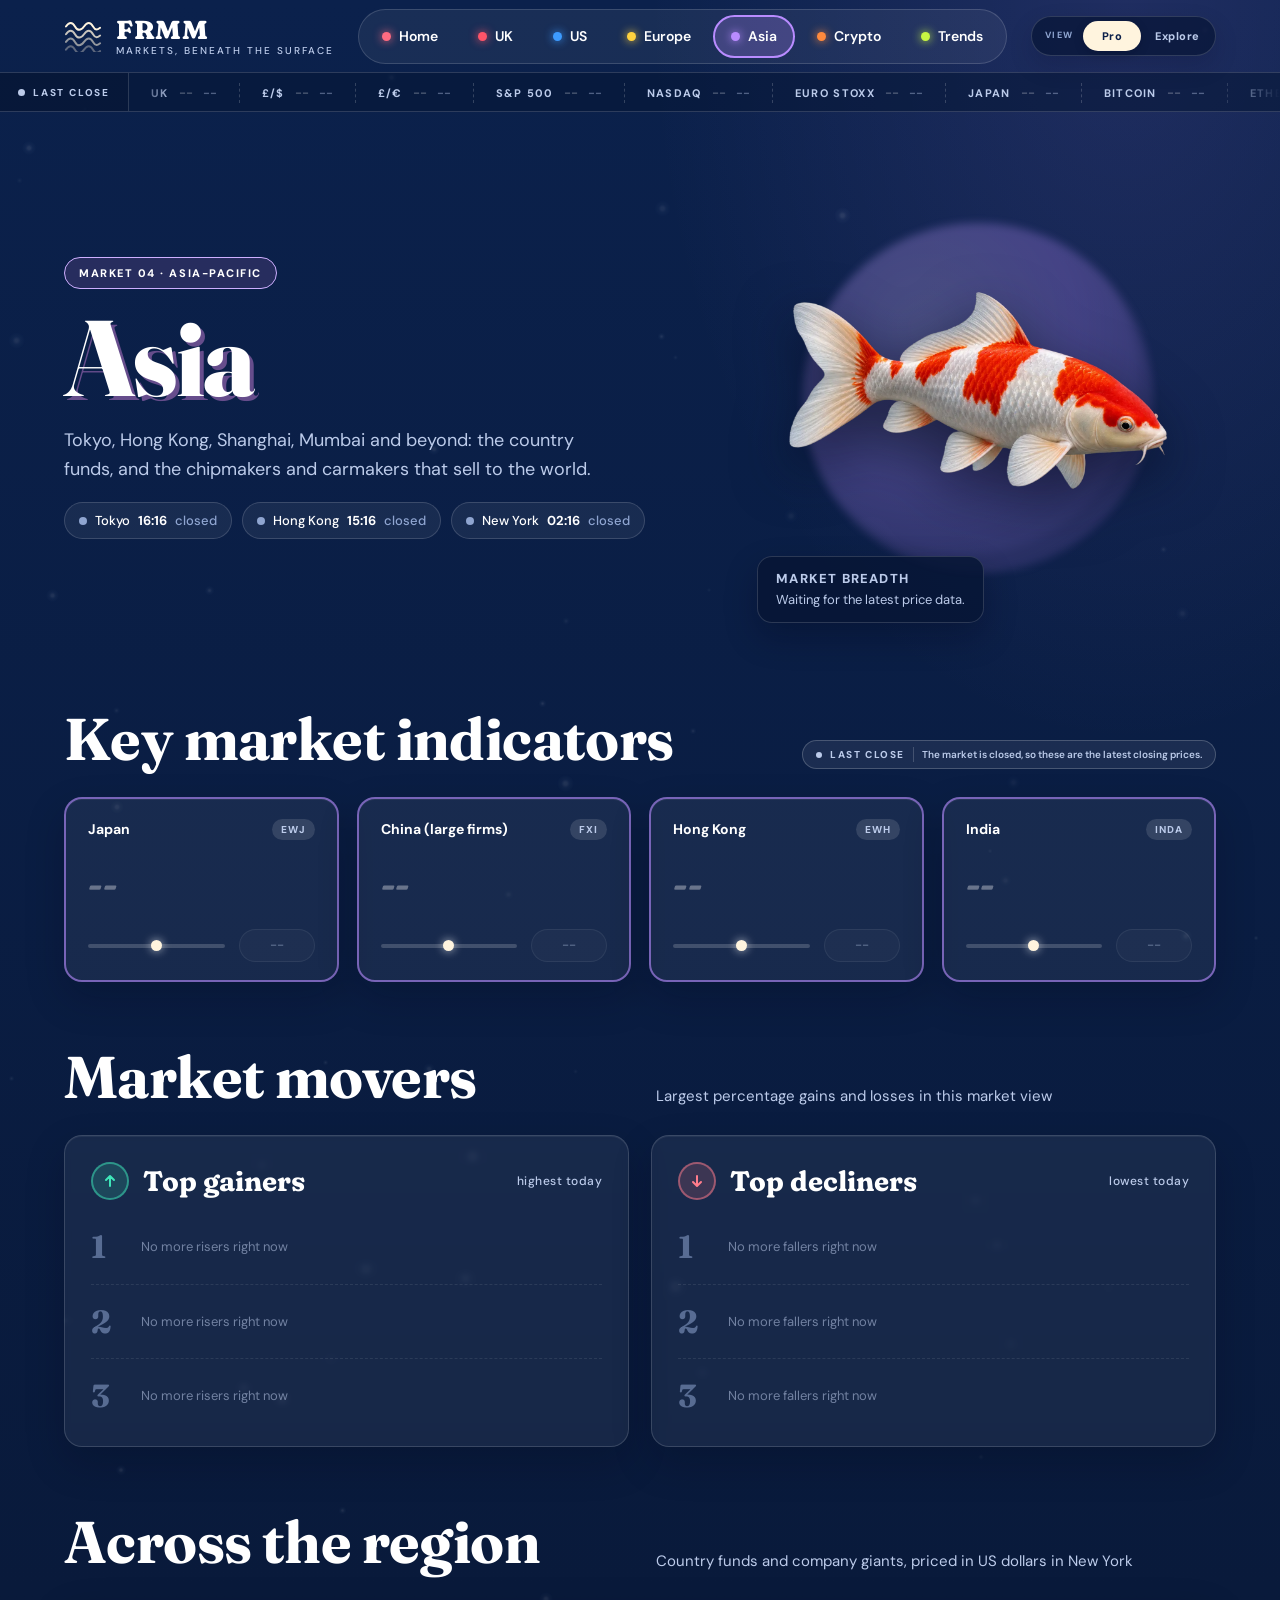
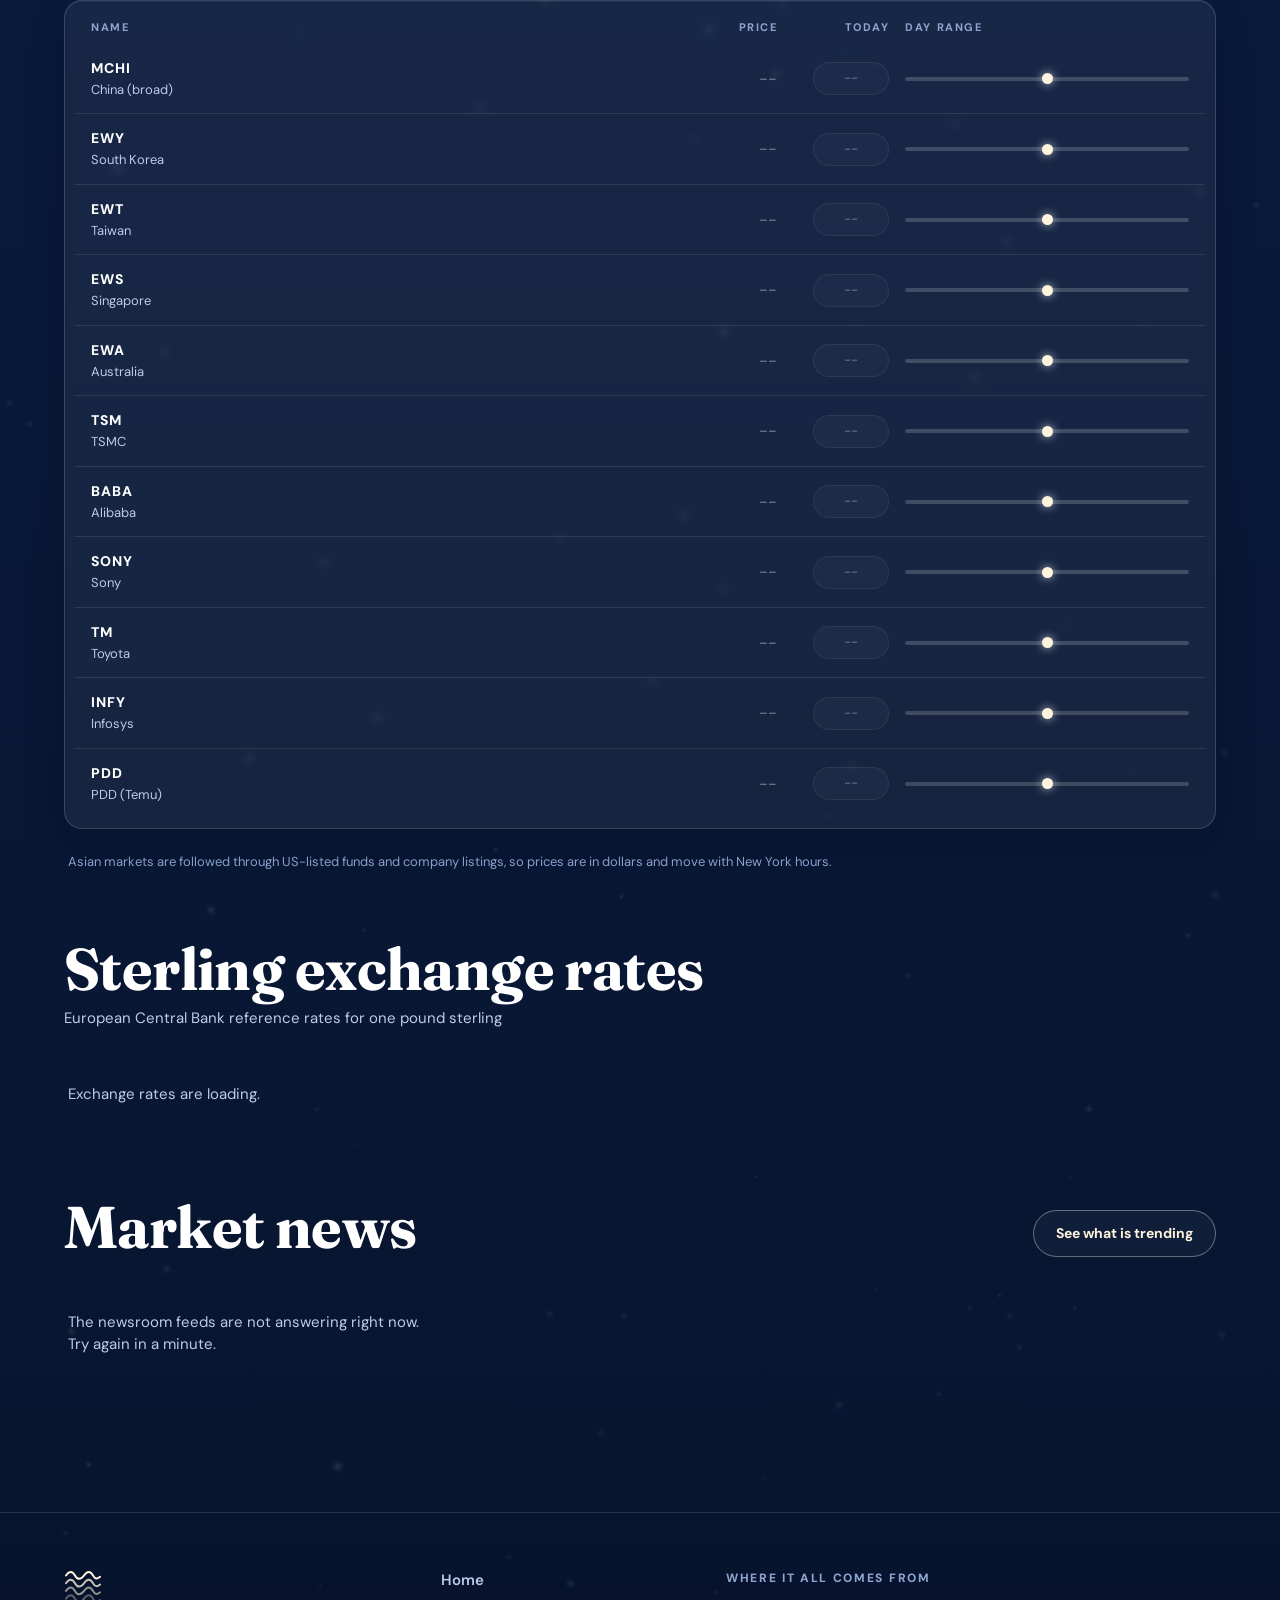
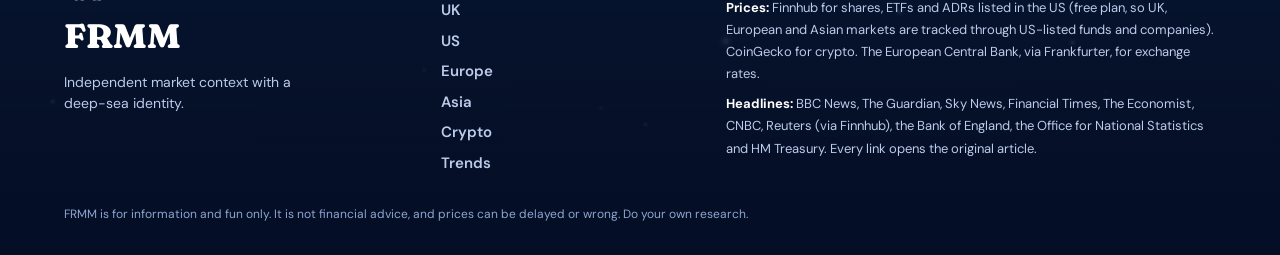
==== commit facdf0c7: "Add Pro and Explore views" ====
--- a/asia.html
+++ b/asia.html
@@ -3,6 +3,7 @@
 <head>
 <meta charset="utf-8">
 <meta name="viewport" content="width=device-width, initial-scale=1, viewport-fit=cover">
+<script>try{document.documentElement.setAttribute('data-view',localStorage.getItem('frmm.view')==='explore'?'explore':'pro')}catch(e){document.documentElement.setAttribute('data-view','pro')}</script>
 <title>FRMM | Asia-Pacific markets</title>
 <meta name="description" content="Japan, China, Hong Kong, India and the region's giants, live.">
 <meta name="theme-color" content="#0a1e47">
--- a/css/styles.css
+++ b/css/styles.css
@@ -69,7 +69,7 @@
 .nav { display: flex; gap: 4px; padding: 5px; border-radius: 999px; background: rgba(255, 255, 255, .06); border: 1px solid var(--line); }
 .nav__a { display: inline-flex; align-items: center; gap: 8px; padding: 9px 16px; border-radius: 999px; font-size: 14px; font-weight: 600; border: 2px solid transparent; transition: transform .25s cubic-bezier(.3, 1.6, .5, 1), background .25s; }
 .nav__a i { width: 9px; height: 9px; border-radius: 50%; background: var(--c); box-shadow: 0 0 10px var(--c); }
-.nav__a:hover { background: rgba(255, 255, 255, .1); transform: rotate(-2.5deg) translateY(-1px); }
+.nav__a:hover { background: rgba(255, 255, 255, .1); transform: translateY(-1px); }
 .nav__a.is-active { background: color-mix(in srgb, var(--c) 24%, transparent); border-color: var(--c); }
 .burger { display: none; width: 48px; height: 44px; border-radius: 14px; background: rgba(255, 255, 255, .08); border: 1px solid var(--line); flex-direction: column; align-items: center; justify-content: center; gap: 5px; padding: 0; }
 .burger span { width: 22px; height: 2.5px; border-radius: 2px; background: #fff; transition: transform .3s, opacity .3s; }
@@ -102,13 +102,13 @@
 /* ---------- shared bits ---------- */
 .sticker {
   display: inline-block; padding: 7px 14px; border-radius: 10px; background: var(--accent); color: var(--ink); border: 2px solid var(--cream);
-  font-size: 11px; font-weight: 800; letter-spacing: .14em; text-transform: uppercase; transform: rotate(-2.5deg); box-shadow: 3px 3px 0 rgba(2, 8, 30, .4);
+  font-size: 11px; font-weight: 800; letter-spacing: .14em; text-transform: uppercase; box-shadow: 3px 3px 0 rgba(2, 8, 30, .4);
 }
 .btn {
   display: inline-flex; align-items: center; justify-content: center; gap: 8px; padding: 12px 22px; border-radius: 999px; border: 2px solid var(--cream);
   background: transparent; color: var(--cream); font-size: 14px; font-weight: 700; transition: transform .25s cubic-bezier(.3, 1.6, .5, 1), background .2s, color .2s; white-space: nowrap;
 }
-.btn:hover { transform: rotate(-2deg) translateY(-2px); background: rgba(255, 244, 222, .12); }
+.btn:hover { transform: translateY(-2px); background: rgba(255, 244, 222, .12); }
 .btn--solid { background: var(--cream); color: var(--ink); box-shadow: var(--pop); }
 .btn--solid:hover { background: #fff; }
 
@@ -169,7 +169,7 @@
 .seal { position: absolute; right: -2%; top: -2%; width: 27%; aspect-ratio: 1; border-radius: 50%; background: var(--cream); animation: spin 22s linear infinite; box-shadow: 4px 4px 0 rgba(2, 8, 30, .35); z-index: 3; }
 .seal text { font-family: var(--sans); font-weight: 800; fill: var(--ink); letter-spacing: .5px; }
 @keyframes spin { to { transform: rotate(360deg); } }
-.bubble { position: absolute; left: -3%; bottom: 2%; max-width: 76%; padding: 13px 18px; border-radius: 22px; background: var(--cream); color: var(--ink); transform: rotate(-2.5deg); box-shadow: var(--pop); z-index: 3; display: flex; flex-direction: column; gap: 3px; }
+.bubble { position: absolute; left: -3%; bottom: 2%; max-width: 76%; padding: 13px 18px; border-radius: 22px; background: var(--cream); color: var(--ink); box-shadow: var(--pop); z-index: 3; display: flex; flex-direction: column; gap: 3px; }
 .bubble::after { content: ''; position: absolute; right: 26px; top: -13px; width: 24px; height: 24px; background: var(--cream); transform: rotate(45deg) skew(10deg, 10deg); border-radius: 4px; }
 .bubble b { font-family: var(--serif); font-variation-settings: 'SOFT' 100, 'WONK' 1; font-size: 20px; line-height: 1.15; }
 .bubble span { font-size: 13px; line-height: 1.4; color: #35507f; }
@@ -178,8 +178,8 @@
 /* ---------- tiles ---------- */
 .tiles { display: grid; grid-template-columns: repeat(4, minmax(0, 1fr)); gap: 18px; }
 .tile { padding: 20px 22px 18px; border-radius: 24px; background: var(--glass); border: 2px solid color-mix(in srgb, var(--accent) 60%, transparent); box-shadow: var(--pop); min-width: 0; transition: transform .3s cubic-bezier(.3, 1.6, .5, 1); }
-.tile:nth-child(odd) { transform: rotate(-.7deg); } .tile:nth-child(even) { transform: rotate(.6deg); }
-.tile:hover { transform: rotate(0) translateY(-4px); }
+.tile:nth-child(odd), .tile:nth-child(even) { transform: none; }
+.tile:hover { transform: translateY(-4px); }
 .tile__top { display: flex; justify-content: space-between; align-items: center; gap: 8px; }
 .tile__top b { font-size: 14px; font-weight: 700; overflow: hidden; text-overflow: ellipsis; white-space: nowrap; }
 .chip { flex: none; font-size: 10px; font-weight: 800; letter-spacing: .1em; padding: 3px 9px; border-radius: 999px; background: rgba(255, 255, 255, .12); color: var(--muted); }
@@ -241,7 +241,7 @@
 /* ---------- news cards ---------- */
 .cards { display: grid; grid-template-columns: repeat(auto-fill, minmax(min(100%, 320px), 1fr)); gap: 20px; }
 .card { display: flex; flex-direction: column; gap: 14px; min-height: 200px; padding: 22px 24px 20px; border-radius: 24px; background: var(--glass); border: 1px solid var(--line); border-top: 5px solid var(--accent); box-shadow: var(--pop); transition: transform .3s cubic-bezier(.3, 1.6, .5, 1); }
-.card:hover { transform: rotate(var(--tilt, 0deg)) translateY(-5px); background: rgba(255, 255, 255, .09); }
+.card:hover { transform: translateY(-5px); background: rgba(255, 255, 255, .09); }
 .tag { display: flex; align-items: center; flex-wrap: wrap; gap: 8px; font-size: 12px; color: var(--faint); }
 .tag b { padding: 3px 10px; border-radius: 999px; background: var(--cream); color: var(--ink); font-size: 11px; font-weight: 800; letter-spacing: .04em; }
 .tag em { font-style: normal; font-size: 11px; font-weight: 800; letter-spacing: .08em; text-transform: uppercase; color: var(--accent); }
@@ -251,8 +251,8 @@
 /* ---------- crypto ---------- */
 .coins { display: grid; grid-template-columns: repeat(4, minmax(0, 1fr)); gap: 18px; }
 .coin { position: relative; min-height: 262px; padding: 22px 20px 16px; border-radius: 24px; background: var(--glass); border: 2px solid rgba(255, 255, 255, .16); box-shadow: var(--pop); overflow: hidden; transition: transform .3s cubic-bezier(.3, 1.6, .5, 1); }
-.coin:nth-child(odd) { transform: rotate(-.5deg); } .coin:nth-child(even) { transform: rotate(.5deg); }
-.coin:hover { transform: rotate(0) translateY(-4px); }
+.coin:nth-child(odd), .coin:nth-child(even) { transform: none; }
+.coin:hover { transform: translateY(-4px); }
 .coin.is-up { border-color: rgba(62, 230, 184, .5); } .coin.is-down { border-color: rgba(255, 125, 140, .5); }
 .coin__top { display: flex; align-items: center; gap: 12px; }
 .coin__img { width: 38px; height: 38px; border-radius: 50%; background: rgba(255, 255, 255, .12); border: 1px solid var(--line); display: flex; align-items: center; justify-content: center; font-size: 10px; font-weight: 800; object-fit: cover; }
@@ -277,7 +277,7 @@
 .lg { display: inline-flex; align-items: center; gap: 8px; padding: 8px 14px; border-radius: 999px; border: 2px solid color-mix(in srgb, var(--c) 40%, transparent); background: transparent; font-size: 12.5px; font-weight: 700; color: var(--muted); transition: background .2s, color .2s, transform .25s cubic-bezier(.3, 1.6, .5, 1); }
 .lg i { width: 10px; height: 10px; border-radius: 50%; background: var(--c); }
 .lg.is-on { background: color-mix(in srgb, var(--c) 22%, transparent); border-color: var(--c); color: #fff; }
-.lg:hover { transform: rotate(-2deg) translateY(-1px); }
+.lg:hover { transform: translateY(-1px); }
 .webwrap { display: grid; grid-template-columns: minmax(0, 1fr) 350px; gap: 22px; align-items: start; }
 .webbox { padding: 6px; min-width: 0; overflow: hidden; background: radial-gradient(ellipse 70% 70% at 50% 40%, rgba(90, 130, 255, .14), rgba(255, 255, 255, .03)); }
 .web { width: 100%; height: auto; }
@@ -306,15 +306,15 @@
 .detail__k { margin: 20px 0 8px; font-size: 11px; font-weight: 800; letter-spacing: .14em; text-transform: uppercase; color: var(--faint); }
 .chips { display: flex; flex-wrap: wrap; gap: 8px; }
 .chips .chip { padding: 6px 12px; font-size: 12px; font-weight: 700; letter-spacing: 0; background: color-mix(in srgb, var(--c) 22%, transparent); border: 1px solid var(--c); color: #fff; transition: transform .25s cubic-bezier(.3, 1.6, .5, 1); }
-.chips .chip:hover { transform: rotate(-2deg) translateY(-1px); }
+.chips .chip:hover { transform: translateY(-1px); }
 .detail__list li a { display: flex; flex-direction: column; gap: 3px; padding: 11px 0; border-top: 1px dashed rgba(255, 255, 255, .16); }
 .detail__list li:first-child a { border-top: 0; }
 .detail__hl { font-size: 14px; line-height: 1.4; }
 .detail__list li a:hover .detail__hl { text-decoration: underline; text-underline-offset: 3px; }
 .detail__src { font-size: 12px; color: var(--faint); }
 .gridbox { display: grid; grid-template-columns: repeat(auto-fill, minmax(min(100%, 260px), 1fr)); gap: 18px; }
-.hot { height: 100%; position: relative; display: flex; flex-direction: column; align-items: flex-start; gap: 8px; padding: 20px 20px 18px; border-radius: 24px; text-align: left; background: color-mix(in srgb, var(--c) 10%, rgba(255, 255, 255, .04)); border: 2px solid color-mix(in srgb, var(--c) 70%, transparent); box-shadow: var(--pop); transform: rotate(var(--tilt, 0deg)); transition: transform .3s cubic-bezier(.3, 1.6, .5, 1); }
-.hot:hover { transform: rotate(0) translateY(-4px); }
+.hot { height: 100%; position: relative; display: flex; flex-direction: column; align-items: flex-start; gap: 8px; padding: 20px 20px 18px; border-radius: 24px; text-align: left; background: color-mix(in srgb, var(--c) 10%, rgba(255, 255, 255, .04)); border: 2px solid color-mix(in srgb, var(--c) 70%, transparent); box-shadow: var(--pop); transition: transform .3s cubic-bezier(.3, 1.6, .5, 1); }
+.hot:hover { transform: translateY(-4px); }
 .hot__rank { position: absolute; right: 14px; top: 12px; width: 32px; height: 32px; border-radius: 50%; background: var(--c); color: var(--ink); display: flex; align-items: center; justify-content: center; font-size: 14px; font-weight: 800; }
 .hot__cat { font-size: 11px; font-weight: 800; letter-spacing: .12em; text-transform: uppercase; color: var(--c); padding-right: 40px; }
 .hot__name { font-size: 26px; font-weight: 700; line-height: 1.1; padding-right: 30px; }
@@ -341,7 +341,8 @@
 .hero__lede { max-width: 520px; font-size: 18px; line-height: 1.6; color: var(--muted); }
 .hero__cta { display: flex; flex-wrap: wrap; gap: 12px; margin: 4px 0 6px; }
 .hero__art { position: relative; aspect-ratio: 1 / 1.02; width: min(100%, 640px); justify-self: center; }
-.hero__fish { position: absolute; inset: 0; width: 100%; height: 100%; object-fit: contain; filter: drop-shadow(0 30px 40px rgba(3, 10, 44, .55)) drop-shadow(0 0 40px rgba(255, 90, 130, .25)); animation: drift 9s ease-in-out infinite; }
+.hero__fish { position: absolute; inset: 0; width: 100%; height: 100%; filter: drop-shadow(0 30px 40px rgba(3, 10, 44, .55)) drop-shadow(0 0 40px rgba(255, 90, 130, .25)); animation: drift 9s ease-in-out infinite; }
+.hero__fish svg { width: 100%; height: 100%; overflow: visible; }
 @keyframes drift { 0%, 100% { transform: translateY(0) rotate(0); } 50% { transform: translateY(-12px) rotate(.6deg); } }
 .stk { position: absolute; z-index: 3; display: inline-flex; align-items: baseline; gap: 8px; padding: 9px 16px; border-radius: 14px; background: var(--cream); color: var(--ink); box-shadow: var(--pop); font-size: 13px; font-weight: 700; white-space: nowrap; }
 .stk b { font-size: 10px; font-weight: 800; letter-spacing: .12em; text-transform: uppercase; color: #35507f; }
@@ -350,14 +351,14 @@
 .stk .pct.up { color: #0b8a68; background: rgba(11, 138, 104, .1); border-color: #0b8a68; }
 .stk .pct.down { color: #c2273f; background: rgba(194, 39, 63, .1); border-color: #c2273f; }
 .stk .pct.flat { color: #4a5f8a; }
-.stk--a { left: -2%; top: 18%; transform: rotate(-4deg); }
-.stk--b { right: -3%; top: 40%; transform: rotate(3deg); }
-.stk--c { left: 2%; bottom: 14%; transform: rotate(2.5deg); }
-.stk--d { right: 4%; bottom: 4%; transform: rotate(-3deg); }
+.stk--a { left: -2%; top: 18%; }
+.stk--b { right: -3%; top: 40%; }
+.stk--c { left: 2%; bottom: 14%; }
+.stk--d { right: 4%; bottom: 4%; }
 .pondgrid { display: grid; grid-template-columns: repeat(3, minmax(0, 1fr)); gap: 24px; }
 .pond { position: relative; display: flex; flex-direction: column; gap: 8px; padding: 26px 26px 22px; border-radius: 30px; background: linear-gradient(160deg, color-mix(in srgb, var(--c) 18%, rgba(255, 255, 255, .05)), rgba(255, 255, 255, .04) 60%); border: 2px solid color-mix(in srgb, var(--c) 65%, transparent); box-shadow: var(--pop); overflow: hidden; min-height: 320px; transition: transform .35s cubic-bezier(.3, 1.6, .5, 1), box-shadow .35s; }
-.pond:nth-child(3n + 1) { transform: rotate(-.8deg); } .pond:nth-child(3n + 2) { transform: rotate(.5deg); } .pond:nth-child(3n) { transform: rotate(-.4deg); }
-.pond.is-in:hover, .pond:hover { transform: rotate(0) translateY(-6px); box-shadow: 8px 10px 0 rgba(2, 8, 30, .38); }
+.pond:nth-child(3n + 1), .pond:nth-child(3n + 2), .pond:nth-child(3n) { transform: none; }
+.pond.is-in:hover, .pond:hover { transform: translateY(-6px); box-shadow: 8px 10px 0 rgba(2, 8, 30, .38); }
 .pond__art { position: absolute; right: -6px; top: -4px; width: 46%; max-width: 190px; transform: rotate(7deg); filter: drop-shadow(4px 5px 0 rgba(2, 8, 30, .3)); transition: transform .5s cubic-bezier(.3, 1.6, .5, 1); }
 .pond:hover .pond__art { transform: rotate(-3deg) scale(1.06); }
 .pond__num { align-self: flex-start; padding: 4px 10px; border-radius: 8px; background: var(--c); color: var(--ink); font-size: 12px; font-weight: 800; letter-spacing: .1em; }
@@ -369,6 +370,19 @@
 .pond__top { font-family: var(--serif); font-variation-settings: 'SOFT' 100, 'WONK' 1; font-size: 20px; font-weight: 700; color: var(--c); }
 .pond__go { display: inline-flex; align-items: center; gap: 8px; margin-top: 8px; font-size: 12px; font-weight: 800; letter-spacing: .12em; text-transform: uppercase; color: var(--c); }
 .wavesgrid { display: grid; grid-template-columns: minmax(0, 1.7fr) minmax(0, 1fr); gap: 22px; align-items: stretch; }
+.trendbars { padding: 24px 26px 20px; }
+.trendbars h3 { font-family: var(--serif); font-variation-settings: 'SOFT' 100, 'WONK' 1; font-size: 26px; font-weight: 700; margin-bottom: 12px; }
+.trendbars__list { display: flex; flex-direction: column; gap: 8px; }
+.trendbar { display: grid; grid-template-columns: 30px minmax(120px, .9fr) minmax(120px, 1.5fr); gap: 12px; align-items: center; padding: 10px 0; border-top: 1px dashed rgba(255, 255, 255, .16); }
+.trendbar:first-child { border-top: 0; }
+.trendbar__rank { font-family: var(--serif); font-size: 22px; font-weight: 700; color: var(--c); }
+.trendbar__label { min-width: 0; display: flex; flex-direction: column; gap: 1px; }
+.trendbar__label b { overflow: hidden; text-overflow: ellipsis; white-space: nowrap; font-size: 14px; }
+.trendbar__label em { font-style: normal; font-size: 11px; color: var(--faint); }
+.trendbar__track { height: 9px; border-radius: 999px; overflow: hidden; background: rgba(255, 255, 255, .1); }
+.trendbar__track i { display: block; height: 100%; border-radius: inherit; background: var(--c); }
+.trendgridwrap { display: grid; grid-template-columns: minmax(0, 1fr) 350px; gap: 22px; align-items: start; }
+.trendgridwrap .gridbox { grid-template-columns: repeat(2, minmax(0, 1fr)); }
 .webbox--mini { padding: 4px; min-height: 340px; display: flex; align-items: center; justify-content: center; }
 .webbox--mini .web { width: 100%; }
 .toplist { padding: 24px 26px 18px; }
@@ -427,7 +441,8 @@
   .phero__grid, .hero__grid { grid-template-columns: 1fr; }
   .phero__art { width: min(78%, 400px); margin-top: 12px; }
   .hero__art { width: min(92%, 520px); }
-  .webwrap, .wavesgrid, .mvgrid { grid-template-columns: 1fr; }
+  .webwrap, .trendgridwrap, .wavesgrid, .mvgrid { grid-template-columns: 1fr; }
+  .trendgridwrap .gridbox { grid-template-columns: repeat(auto-fill, minmax(min(100%, 260px), 1fr)); }
   .detail { position: static; max-height: none; }
   .hero { min-height: 0; }
 }
@@ -441,6 +456,9 @@
   .coins { gap: 12px; }
   .coin { padding: 18px 16px 14px; }
   .pondgrid { grid-template-columns: 1fr; }
+  .trendgridwrap .gridbox { grid-template-columns: 1fr; }
+  .trendbar { grid-template-columns: 26px minmax(0, 1fr); }
+  .trendbar__track { grid-column: 2; width: 100%; }
   .pond, .pond:nth-child(n) { transform: none; min-height: 290px; }
   .row { grid-template-columns: minmax(0, 1.4fr) minmax(70px, 1fr) 84px; gap: 10px; padding: 12px 8px; }
   .row .range, .row--head span:nth-child(4), .row .cap, .tbl--coins .row--head span:nth-child(4) { display: none; }
@@ -463,3 +481,122 @@
   .reveal { opacity: 1; transform: none; }
   .strip__track { animation: none !important; }
 }
+
+/* ==========================================================================
+   Pro / Explore views
+   One data product, two presentation layers. Pro is the default.
+   ========================================================================== */
+
+.copy--explore, .creature--explore, .explorer-guide { display: none; }
+html[data-view="explore"] .copy--pro,
+html[data-view="explore"] .creature--pro { display: none !important; }
+html[data-view="explore"] .copy--explore,
+html[data-view="explore"] .creature--explore { display: inline; }
+
+.top__actions { display: flex; align-items: center; gap: 10px; flex: none; }
+.view-switch { display: inline-flex; align-items: center; gap: 3px; padding: 4px; border: 1px solid var(--line); border-radius: 999px; background: rgba(7, 22, 54, .72); box-shadow: 0 10px 24px rgba(2, 8, 30, .16); }
+.view-switch__label { padding: 0 7px 0 9px; font-size: 9px; font-weight: 800; letter-spacing: .14em; text-transform: uppercase; color: var(--faint); }
+.view-switch button { min-width: 58px; padding: 7px 11px; border: 0; border-radius: 999px; background: transparent; color: var(--muted); font-size: 11px; font-weight: 800; letter-spacing: .05em; transition: background .2s, color .2s, box-shadow .2s; }
+.view-switch button[aria-pressed="true"] { background: var(--cream); color: var(--ink); box-shadow: 0 3px 10px rgba(2, 8, 30, .22); }
+.drawer__view { display: flex; align-items: center; justify-content: space-between; gap: 18px; padding: 18px 20px; border: 1px solid var(--line); border-radius: 20px; background: var(--glass); }
+.drawer__view > div:first-child { display: flex; flex-direction: column; gap: 3px; }
+.drawer__view b { font-size: 15px; }
+.drawer__view span { font-size: 12px; color: var(--muted); }
+
+.creature { width: 100%; height: 100%; object-fit: contain; }
+.creature--pro { display: block; filter: drop-shadow(0 20px 28px rgba(1, 7, 24, .58)); }
+.creature--explore { width: 100%; height: 100%; }
+.creature--explore svg { width: 100%; height: 100%; }
+.drawer__m { position: relative; }
+.hero__fish > .creature, .mascot > .creature, .pond__art > .creature, .drawer__m > .creature { position: absolute; inset: 0; }
+
+.explorer-guide { width: min(100%, 560px); padding: 14px 16px; border: 1px solid color-mix(in srgb, var(--accent) 55%, transparent); border-radius: 16px; background: color-mix(in srgb, var(--accent) 10%, rgba(255, 255, 255, .04)); }
+.explorer-guide b { display: block; margin-bottom: 4px; font-size: 11px; font-weight: 800; letter-spacing: .12em; text-transform: uppercase; color: var(--accent); }
+.explorer-guide span { display: block; font-size: 13px; line-height: 1.55; color: var(--muted); }
+.explorer-guide strong { color: #fff; }
+html[data-view="explore"] .explorer-guide { display: block; }
+
+.badge__help { padding-left: 8px; border-left: 1px solid rgba(255, 255, 255, .18); font-size: 10px; font-weight: 600; letter-spacing: 0; text-transform: none; color: var(--muted); }
+
+/* Pro: restrained financial editorial styling. */
+html[data-view="pro"] .serif,
+html[data-view="pro"] .h2,
+html[data-view="pro"] .h3,
+html[data-view="pro"] .phero__title,
+html[data-view="pro"] .hero__word,
+html[data-view="pro"] .tile__price,
+html[data-view="pro"] .fx__rate,
+html[data-view="pro"] .coin__price,
+html[data-view="pro"] .pond__name,
+html[data-view="pro"] .detail__title,
+html[data-view="pro"] .hot__name,
+html[data-view="pro"] .mv__rank,
+html[data-view="pro"] .card__t { font-variation-settings: 'SOFT' 0, 'WONK' 0; }
+html[data-view="pro"] body { background: radial-gradient(52% 30% at 88% 0%, color-mix(in srgb, var(--accent) 12%, transparent), transparent 72%), linear-gradient(180deg, #0b214c 0%, #091a3b 46%, #07142d 100%); }
+html[data-view="pro"] .specks { opacity: .46; }
+html[data-view="pro"] .hero__word { font-size: clamp(88px, 14vw, 210px); letter-spacing: -.045em; text-shadow: 0 12px 34px rgba(2, 8, 30, .34); }
+html[data-view="pro"] .hero__tag { font-style: normal; letter-spacing: -.01em; color: #e7edf9; }
+html[data-view="pro"] .hero__fish { inset: 3% -2% 3% 7%; width: auto; height: auto; }
+html[data-view="pro"] .hero__fish .creature--pro { filter: drop-shadow(0 32px 44px rgba(3, 10, 44, .55)); }
+html[data-view="pro"] .stk--a { left: -1%; top: 12%; }
+html[data-view="pro"] .stk--b { right: -2%; top: 18%; }
+html[data-view="pro"] .stk--c { left: 1%; bottom: 9%; }
+html[data-view="pro"] .sticker { border: 1px solid color-mix(in srgb, var(--accent) 70%, #fff); border-radius: 999px; background: color-mix(in srgb, var(--accent) 18%, rgba(7, 22, 54, .72)); color: #fff; box-shadow: none; }
+html[data-view="pro"] .btn { border-width: 1px; border-color: rgba(255, 255, 255, .35); background: rgba(255, 255, 255, .035); }
+html[data-view="pro"] .btn--solid { border-color: var(--cream); background: var(--cream); box-shadow: 0 8px 24px rgba(2, 8, 30, .24); }
+html[data-view="pro"] .panel,
+html[data-view="pro"] .card,
+html[data-view="pro"] .tile,
+html[data-view="pro"] .coin,
+html[data-view="pro"] .hot,
+html[data-view="pro"] .pond { border-radius: 18px; box-shadow: 0 16px 38px rgba(1, 7, 24, .23), inset 0 1px 0 rgba(255, 255, 255, .06); }
+html[data-view="pro"] .pond { border: 1px solid color-mix(in srgb, var(--c) 38%, rgba(255, 255, 255, .12)); background: linear-gradient(160deg, color-mix(in srgb, var(--c) 8%, rgba(255, 255, 255, .045)), rgba(255, 255, 255, .025) 64%); }
+html[data-view="pro"] .pond::before { content: ''; position: absolute; inset: 0 0 auto; height: 3px; background: var(--c); opacity: .82; }
+html[data-view="pro"] .pond__num { border: 1px solid color-mix(in srgb, var(--c) 50%, transparent); background: transparent; color: var(--c); }
+html[data-view="pro"] .pond__art { right: 4px; top: 0; width: 47%; max-width: 196px; height: 145px; transform: none; }
+html[data-view="pro"] .pond:hover .pond__art { transform: translateY(-2px) scale(1.02); }
+html[data-view="pro"] .pond__art .creature--pro { object-position: center; }
+html[data-view="pro"] .pond__name { margin-top: 58px; }
+html[data-view="pro"] .phero__blob { inset: 12%; border-radius: 50%; opacity: .28; filter: blur(4px); animation: none; }
+html[data-view="pro"] .mascot { inset: 8% 1% 7%; animation: drift 10s ease-in-out infinite; filter: none; }
+html[data-view="pro"] .seal, html[data-view="pro"] .squig { display: none; }
+html[data-view="pro"] .bubble { left: 2%; bottom: 1%; max-width: 88%; border: 1px solid var(--line); border-radius: 15px; background: rgba(7, 22, 54, .88); color: #fff; box-shadow: 0 14px 32px rgba(2, 8, 30, .3); }
+html[data-view="pro"] .bubble::after { display: none; }
+html[data-view="pro"] .bubble b { font-family: var(--sans); font-size: 12px; font-weight: 800; letter-spacing: .1em; text-transform: uppercase; color: var(--accent); }
+html[data-view="pro"] .bubble span { color: var(--muted); }
+html[data-view="pro"] .card { border-top-width: 2px; }
+html[data-view="pro"] .card__t { min-height: 3.66em; display: -webkit-box; overflow: hidden; -webkit-box-orient: vertical; -webkit-line-clamp: 3; }
+html[data-view="pro"] .sec { padding-top: 56px; }
+html[data-view="pro"] .sec--last { padding-bottom: 68px; }
+.wavesgrid { display: block; }
+
+/* Explore: retain the expressive artwork while keeping the amount digestible. */
+html[data-view="explore"] .hero__fish .creature--explore { display: block; }
+html[data-view="explore"] #shoalRows .row:nth-child(n+7),
+html[data-view="explore"] #extraRows .row:nth-child(n+5),
+html[data-view="explore"] #coinTable .row:nth-child(n+10),
+html[data-view="explore"] .coins .coin:nth-child(n+5),
+html[data-view="explore"] .cards .card:nth-child(n+4),
+html[data-view="explore"] .offgrid .off:nth-child(n+3),
+html[data-view="explore"] .gridbox .hot:nth-child(n+9),
+html[data-view="explore"] .srcs .src:nth-child(n+7) { display: none; }
+
+@media (max-width: 1240px) {
+  .view-switch__label { display: none; }
+  .view-switch button { min-width: 52px; padding-inline: 9px; }
+}
+@media (max-width: 1080px) {
+  .top__actions .view-switch { display: inline-flex; }
+}
+@media (max-width: 640px) {
+  .top__actions { gap: 6px; }
+  .view-switch { padding: 3px; }
+  .view-switch button { min-width: 42px; padding: 6px 7px; font-size: 10px; }
+  .drawer__view { align-items: flex-start; flex-direction: column; }
+  .drawer__view .view-switch { width: 100%; }
+  .drawer__view .view-switch button { flex: 1; }
+  .badge { white-space: normal; }
+  .badge__help { flex-basis: 100%; padding: 5px 0 0; border: 0; }
+  html[data-view="pro"] .hero__fish { inset: 5% 0 7% 5%; }
+  html[data-view="pro"] .stk--b { top: 17%; right: 0; }
+}
